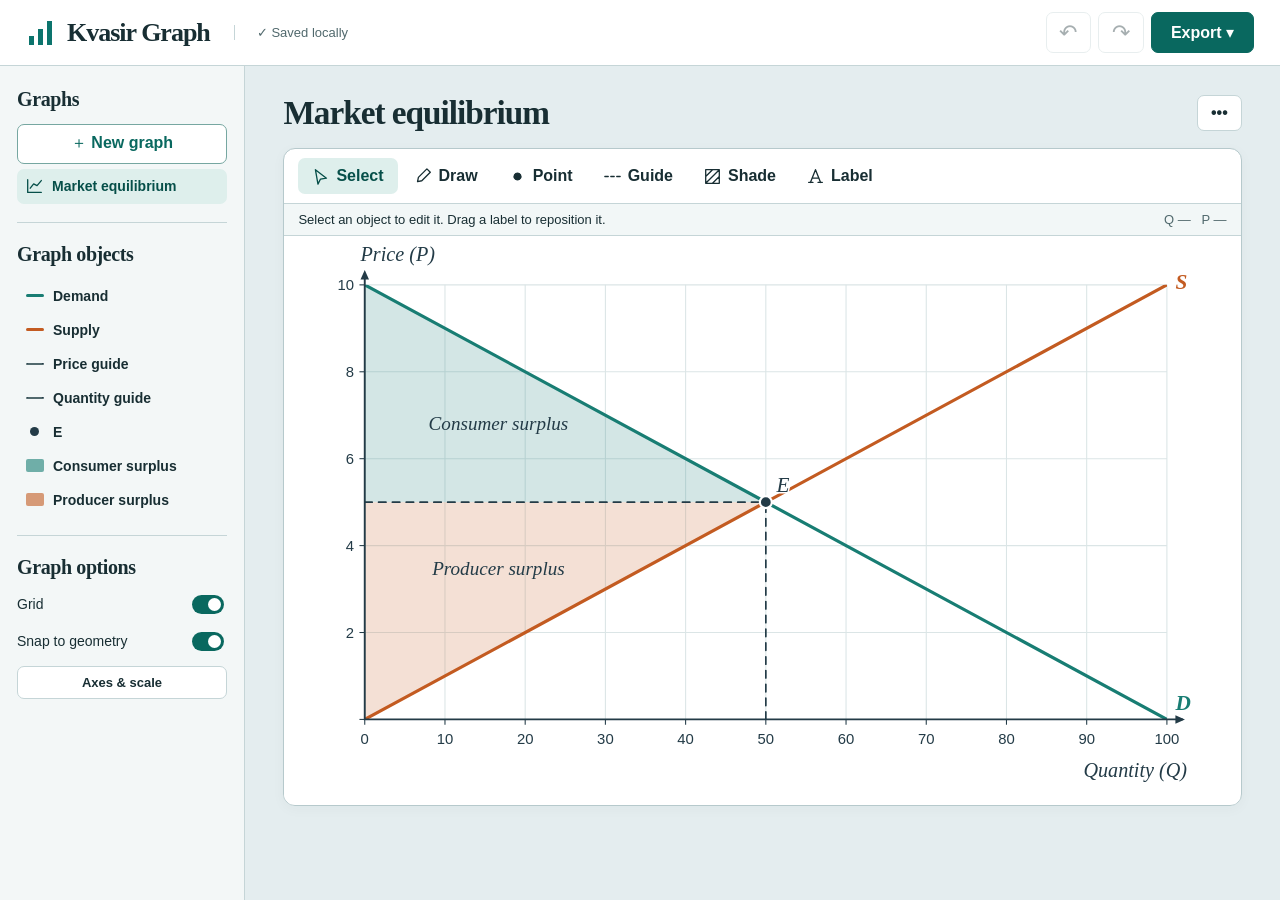
==== index.html @ bc20f076 "Protect saved work and smooth everyday editing - Validate every workspace field the editor reads, an" ====
<!doctype html>
<html lang="en"><head><meta charset="utf-8"><meta name="viewport" content="width=device-width,initial-scale=1"><title>Kvasir Graph · Economics graph editor</title><link rel="stylesheet" href="style.css"></head>
<body>
<header><div class="brand"><svg width="32" height="32" viewBox="0 0 32 32" aria-hidden="true"><path fill="#0c746d" d="M3 28V19h5v9zm9 0V12h5v16zm9 0V4h5v24z"/></svg>Kvasir Graph</div><span id="saved">Local workspace</span><div class="head-actions"><button id="undo" title="Undo (Ctrl+Z)" aria-label="Undo">↶</button><button id="redo" title="Redo (Ctrl+Shift+Z)" aria-label="Redo">↷</button><button id="export" class="primary" aria-haspopup="menu" aria-expanded="false">Export ▾</button></div></header>
<div class="layout"><aside>
<section><h2>Graphs</h2><button id="new" class="wide outline">＋ New graph</button><div id="graphs"></div></section>
<section><h2>Graph objects</h2><div id="objects"></div><div id="inspector"></div></section>
<section><h2>Graph options</h2><label class="switch">Grid<input id="grid" type="checkbox"></label><label class="switch">Snap to geometry<input id="snap" type="checkbox"></label><button id="settings" class="wide subtle">Axes &amp; scale</button></section>
</aside>
<main><div class="heading"><h1 id="title"></h1><button id="graph-menu" title="Graph actions" aria-label="Graph actions" aria-haspopup="menu" aria-expanded="false">•••</button></div>
<div class="sheet"><div id="toolbar" role="toolbar" aria-label="Drawing tools"></div><div id="options"></div>
<div class="status"><span id="hint" role="status"></span><span id="coords">Q — &nbsp; P —</span></div>
<svg id="plot" viewBox="0 0 900 535" aria-label="Editable price and quantity diagram" tabindex="0" xmlns="http://www.w3.org/2000/svg"></svg></div>
</main></div>
<div id="object-menu" role="menu" aria-label="Object actions" popover="auto"></div>
<dialog id="dialog"><form id="form"><div class="dialog-title"><h2 id="dialog-title"></h2><button type="button" id="close" aria-label="Close">×</button></div><div id="fields"></div><div id="form-actions"></div></form></dialog>
<input type="file" id="import" accept=".json" hidden><script src="geometry.js"></script><script src="model.js"></script><script src="equations.js"></script><script src="app.js"></script></body></html>
---- style.css ----
:root{color-scheme:light;--ink:#182e33;--muted:#51696d;--teal:#09685f;--line:#c5d5d7;--soft:#deefec;--serif:Georgia,'Times New Roman',serif;font:16px 'Segoe UI',Arial,sans-serif;color:var(--ink);background:#e4edef}*{box-sizing:border-box}body{margin:0}button,input,select{font:inherit}button,select{cursor:pointer}button{color:inherit;border:1px solid var(--line);background:#fff;border-radius:7px;padding:.52rem .8rem;font-weight:550}button:hover{background:#eaf3f2}button:disabled{opacity:.38;cursor:default}button:focus-visible,input:focus-visible,select:focus-visible{outline:3px solid #248caa;outline-offset:2px}.primary{background:var(--teal);border-color:var(--teal);color:white}.primary:hover{background:#095b54}header{height:66px;display:flex;align-items:center;gap:24px;padding:0 26px;background:#fff;border-bottom:1px solid var(--line)}.brand{display:flex;align-items:center;gap:9px;font:700 26px var(--serif);letter-spacing:-1px}.head-actions{margin-left:auto;display:flex;gap:7px}.head-actions button:not(.primary){font-size:22px;line-height:1}.head-actions .primary{padding-inline:19px}#saved{border-left:1px solid var(--line);padding-left:22px;font-size:13px;color:var(--muted)}.layout{display:grid;grid-template-columns:245px minmax(0,1fr);min-height:calc(100vh - 66px)}aside{background:#f3f7f7;padding:22px 17px;border-right:1px solid var(--line)}section{padding-bottom:18px}section+section{border-top:1px solid var(--line);padding-top:20px}h2{font:600 20px var(--serif);letter-spacing:-.4px;margin:0 0 13px}button.wide{width:100%}.outline{color:var(--teal);border-color:#76a7a1}.subtle{font-size:13px}.graph,.object{width:100%;display:flex;align-items:center;gap:9px;text-align:left;background:transparent;border-color:transparent;font-size:14px;padding:8px;overflow-wrap:anywhere}.graph{margin-top:5px}.graph.active,.object.active,#toolbar .active,#options button.active{background:var(--soft);color:#064f49}.graph svg{width:17px;flex:none}.object .sample{width:18px;flex:none;height:3px;border-radius:2px}.object .sample.point{width:9px;height:9px;border-radius:50%;margin-inline:4px 5px}.object .sample.region{height:13px;opacity:.6}.object .sample.guide{height:0;border-top:2px dashed var(--muted)}.switch{display:flex;align-items:center;justify-content:space-between;font-size:14px;margin-bottom:12px}.switch input{appearance:none;width:32px;height:19px;border-radius:20px;background:#abbcbe;position:relative;cursor:pointer}.switch input:checked{background:var(--teal)}.switch input:after{content:'';position:absolute;top:3px;left:3px;background:#fff;width:13px;height:13px;border-radius:50%}.switch input:checked:after{left:16px}main{padding:28px clamp(16px,3vw,54px);min-width:0}.heading{display:flex;align-items:center;gap:18px;justify-content:space-between;margin-bottom:16px}h1{font:600 clamp(26px,2.6vw,40px)/1.15 var(--serif);letter-spacing:-1px;margin:0;overflow-wrap:anywhere}.sheet{background:white;border:1px solid #b6c9cc;border-radius:12px;overflow:hidden;box-shadow:0 3px 14px #223e4209}#toolbar,#options{display:flex;align-items:center;flex-wrap:wrap;gap:3px;padding:9px 14px;border-bottom:1px solid var(--line)}#toolbar button{display:flex;align-items:center;gap:7px;border:0;background:transparent;padding:9px 14px}#toolbar button:hover{background:#edf5f4}#toolbar svg{width:17px;height:17px}#options:empty{display:none}#options{background:#f8fbfa;gap:8px}#options button,#options select{font-size:13px;padding:5px 9px}#plot{display:block;touch-action:none;width:100%;max-height:calc(100vh - 255px);min-height:300px;user-select:none}#plot text{user-select:none}.status{display:flex;justify-content:space-between;gap:12px;border-bottom:1px solid var(--line);background:#f2f7f7;padding:8px 14px;font-size:13px;color:var(--muted)}#hint{color:var(--ink)}#coords{white-space:nowrap;font-variant-numeric:tabular-nums}dialog{border:1px solid var(--line);border-radius:12px;padding:22px;width:min(440px,95vw);box-shadow:0 15px 75px #113e4433;color:var(--ink)}dialog::backdrop{background:#17323862}.dialog-title{display:flex;align-items:center;justify-content:space-between;margin-bottom:14px}.dialog-title h2{margin:0;font-size:25px}.dialog-title button{padding:0 8px;font-size:21px}#fields label{display:grid;gap:4px;margin:10px 0;color:var(--muted);font-size:14px}input:not([type=checkbox]),select{width:100%;padding:8px;border:1px solid var(--line);border-radius:5px;color:var(--ink);background:#fff}#options select{width:auto}#form-actions{display:flex;flex-wrap:wrap;gap:8px;margin-top:17px}#inspector:not(:empty){border-top:1px dashed var(--line);margin-top:10px;padding-top:12px}#inspector{display:flex;gap:5px;flex-wrap:wrap}#inspector button{font-size:12px;padding:5px 8px}.empty{font-size:13px;color:var(--muted)}.pair{display:grid;grid-template-columns:1fr 1fr;gap:10px}#fields p{font-size:14px;color:var(--muted)}
@media(max-width:850px){.layout{grid-template-columns:195px minmax(0,1fr)}main{padding:20px 12px}#toolbar button{padding:7px;font-size:14px}aside{padding:18px 10px}#plot{min-height:220px}.status{flex-wrap:wrap}}
@media(max-width:630px){header{padding:0 12px;gap:8px;height:56px}.brand{font-size:22px}.brand svg{width:24px}#saved{display:none}.layout{display:flex;flex-direction:column}main{order:-1}.heading{margin-bottom:12px}aside{border:0;border-top:1px solid var(--line);display:grid;grid-template-columns:1fr 1fr;gap:15px}aside section+section{border:0;padding-top:0}#toolbar{padding:5px;gap:0}#toolbar button{flex:1;flex-direction:column;gap:3px;font-size:12px}#plot{min-height:0;max-height:none}.head-actions{gap:3px}.head-actions .primary{padding-inline:9px}}
@media print{@page{size:landscape;margin:1cm}header,aside,#toolbar,#options,.status,#graph-menu,dialog{display:none!important}.layout{display:block}main{padding:0}.sheet{border:0;box-shadow:none}body{background:#fff}#plot{max-height:77vh}.editor-only{display:none}h1{font-size:26px}}
.pair[hidden]{display:none}.range-preview:not(:empty){display:block;padding:9px 12px;border-radius:6px;background:var(--soft);font-size:14px}
#fields label:has(> input[type=checkbox]){display:flex;align-items:center;gap:8px;min-height:28px;cursor:pointer}
#fields label > input[type=checkbox]{order:-1;flex:none;width:16px;height:16px;margin:0;accent-color:var(--teal)}
.label-field{display:grid;grid-template-columns:minmax(0,1fr) 65px auto;align-items:end;gap:8px}
.subscript-button{margin-bottom:10px;font-size:14px;color:var(--teal);white-space:nowrap}
#object-menu{position:fixed;inset:auto;margin:0;padding:4px;min-width:160px;max-height:calc(100vh - 12px);overflow:auto;border:1px solid var(--line);border-radius:8px;background:white;box-shadow:0 5px 20px #21393627;color:var(--ink)}
#object-menu button{display:block;width:100%;border:0;text-align:left;background:transparent}
#object-menu button:hover,#object-menu button:focus-visible{background:var(--soft);outline-offset:-2px}
.label-preview:not([hidden]){display:block;color:var(--ink);background:#f2f7f7;padding:6px 10px;border-radius:5px;font:italic 19px var(--serif);overflow-wrap:anywhere}
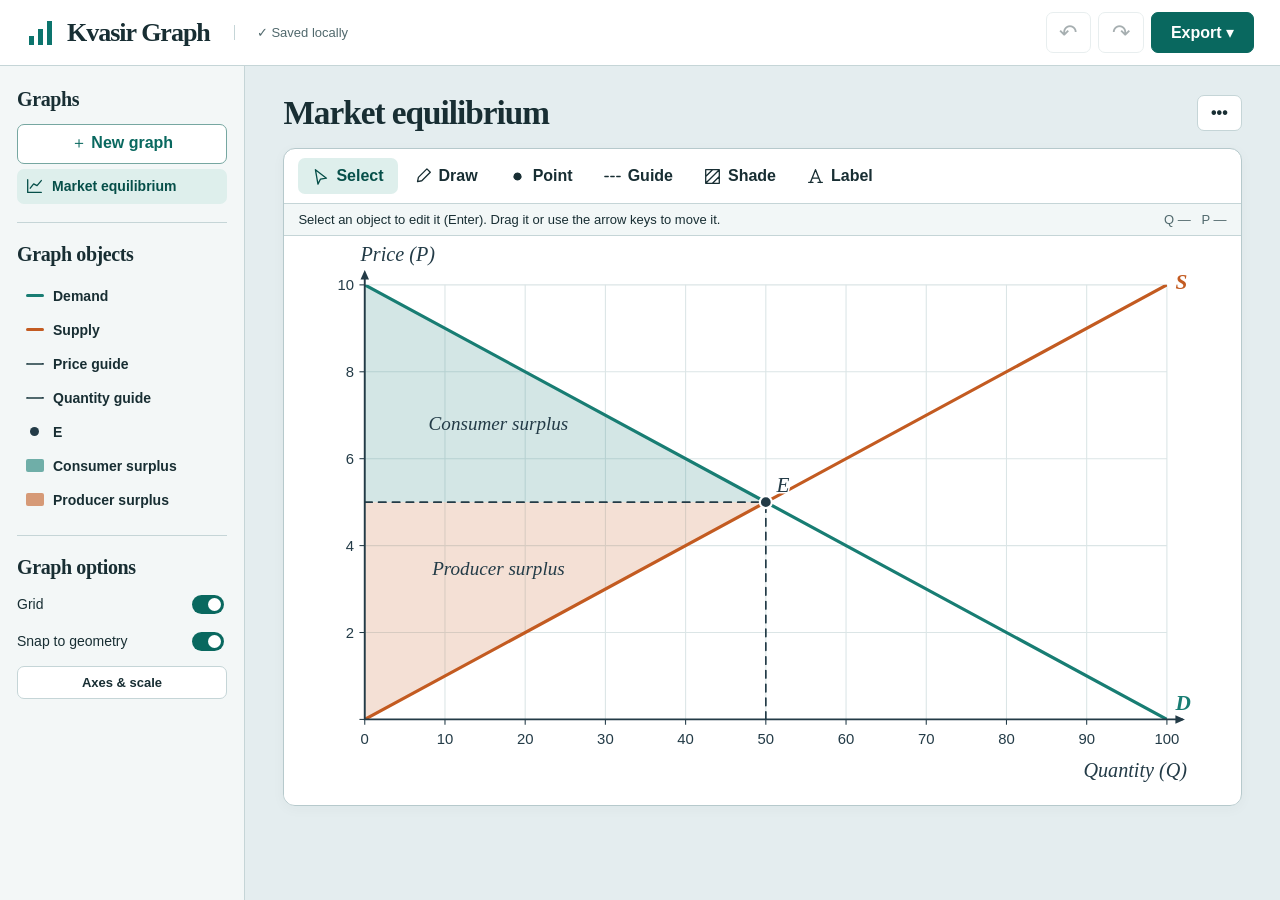
==== commit bfa6d48d: "Split app.js into focused files Move app.js, unchanged line for line, into eight plain scripts under" ====
--- a/index.html
+++ b/index.html
@@ -14,4 +14,4 @@
 </main></div>
 <div id="object-menu" role="menu" aria-label="Object actions" popover="auto"></div>
 <dialog id="dialog"><form id="form"><div class="dialog-title"><h2 id="dialog-title"></h2><button type="button" id="close" aria-label="Close">×</button></div><div id="fields"></div><div id="form-actions"></div></form></dialog>
-<input type="file" id="import" accept=".json" hidden><script src="geometry.js"></script><script src="model.js"></script><script src="equations.js"></script><script src="app.js"></script></body></html>
+<input type="file" id="import" accept=".json" hidden><script src="geometry.js"></script><script src="model.js"></script><script src="equations.js"></script><script src="app/ui.js"></script><script src="app/store.js"></script><script src="app/render.js"></script><script src="app/menus.js"></script><script src="app/pointer.js"></script><script src="app/dialogs.js"></script><script src="app/export.js"></script><script src="app/main.js"></script></body></html>
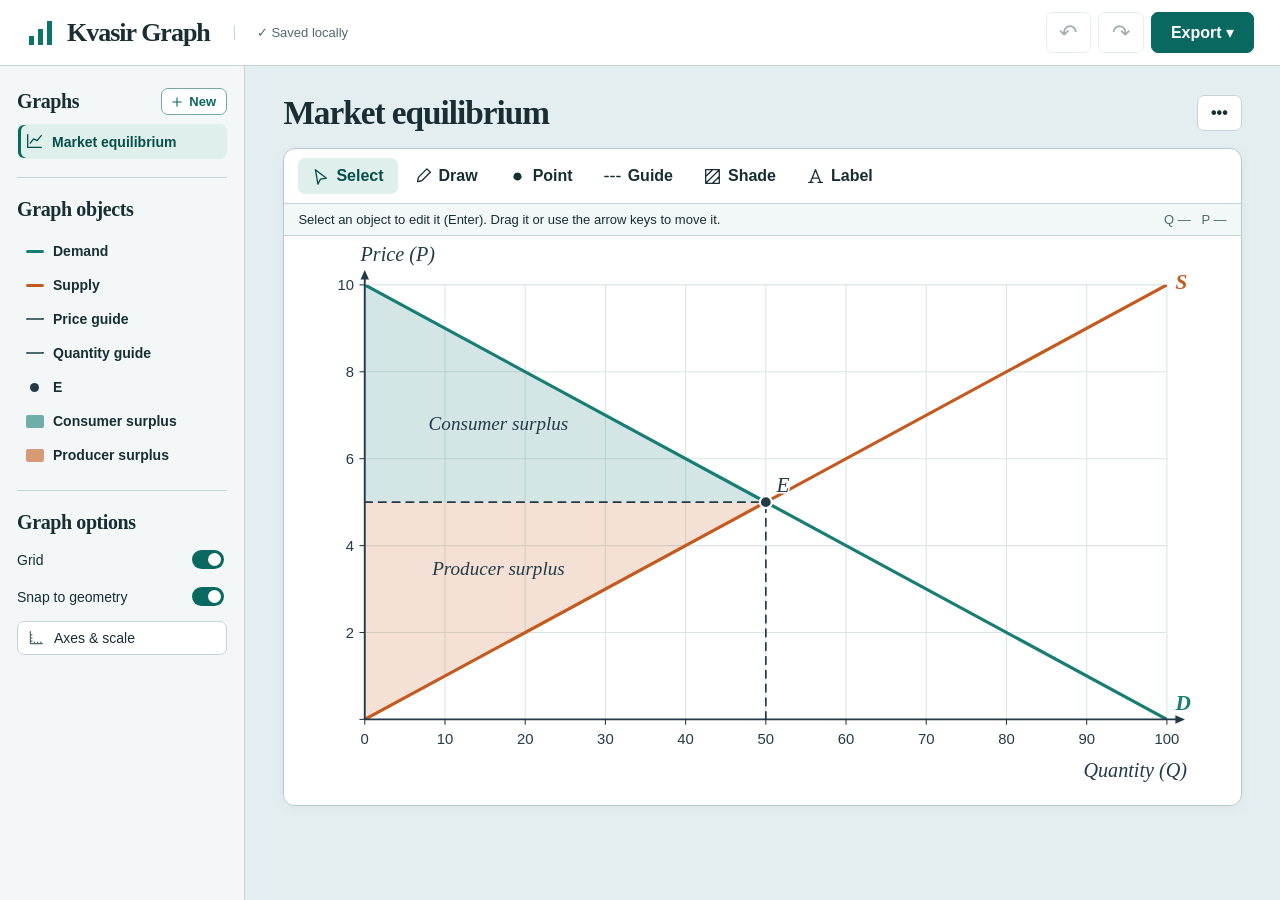
==== commit b3373ee1: "Tidy the sidebar buttons and give the selected object an action card - Selecting an object shows a c" ====
--- a/index.html
+++ b/index.html
@@ -3,9 +3,9 @@
 <body>
 <header><div class="brand"><svg width="32" height="32" viewBox="0 0 32 32" aria-hidden="true"><path fill="#0c746d" d="M3 28V19h5v9zm9 0V12h5v16zm9 0V4h5v24z"/></svg>Kvasir Graph</div><span id="saved">Local workspace</span><div class="head-actions"><button id="undo" title="Undo (Ctrl+Z)" aria-label="Undo">↶</button><button id="redo" title="Redo (Ctrl+Shift+Z)" aria-label="Redo">↷</button><button id="export" class="primary" aria-haspopup="menu" aria-expanded="false">Export ▾</button></div></header>
 <div class="layout"><aside>
-<section><h2>Graphs</h2><button id="new" class="wide outline">＋ New graph</button><div id="graphs"></div></section>
+<section><div class="section-head"><h2>Graphs</h2><button id="new" class="small outline" title="New graph" aria-label="New graph"></button></div><div id="graphs"></div></section>
 <section><h2>Graph objects</h2><div id="objects"></div><div id="inspector"></div></section>
-<section><h2>Graph options</h2><label class="switch">Grid<input id="grid" type="checkbox"></label><label class="switch">Snap to geometry<input id="snap" type="checkbox"></label><button id="settings" class="wide subtle">Axes &amp; scale</button></section>
+<section><h2>Graph options</h2><label class="switch">Grid<input id="grid" type="checkbox"></label><label class="switch">Snap to geometry<input id="snap" type="checkbox"></label><button id="settings" class="action">Axes &amp; scale</button></section>
 </aside>
 <main><div class="heading"><h1 id="title"></h1><button id="graph-menu" title="Graph actions" aria-label="Graph actions" aria-haspopup="menu" aria-expanded="false">•••</button></div>
 <div class="sheet"><div id="toolbar" role="toolbar" aria-label="Drawing tools"></div><div id="options"></div>
--- a/style.css
+++ b/style.css
@@ -1,4 +1,4 @@
-:root{color-scheme:light;--ink:#182e33;--muted:#51696d;--teal:#09685f;--line:#c5d5d7;--soft:#deefec;--serif:Georgia,'Times New Roman',serif;font:16px 'Segoe UI',Arial,sans-serif;color:var(--ink);background:#e4edef}*{box-sizing:border-box}body{margin:0}button,input,select{font:inherit}button,select{cursor:pointer}button{color:inherit;border:1px solid var(--line);background:#fff;border-radius:7px;padding:.52rem .8rem;font-weight:550}button:hover{background:#eaf3f2}button:disabled{opacity:.38;cursor:default}button:focus-visible,input:focus-visible,select:focus-visible{outline:3px solid #248caa;outline-offset:2px}.primary{background:var(--teal);border-color:var(--teal);color:white}.primary:hover{background:#095b54}header{height:66px;display:flex;align-items:center;gap:24px;padding:0 26px;background:#fff;border-bottom:1px solid var(--line)}.brand{display:flex;align-items:center;gap:9px;font:700 26px var(--serif);letter-spacing:-1px}.head-actions{margin-left:auto;display:flex;gap:7px}.head-actions button:not(.primary){font-size:22px;line-height:1}.head-actions .primary{padding-inline:19px}#saved{border-left:1px solid var(--line);padding-left:22px;font-size:13px;color:var(--muted)}.layout{display:grid;grid-template-columns:245px minmax(0,1fr);min-height:calc(100vh - 66px)}aside{background:#f3f7f7;padding:22px 17px;border-right:1px solid var(--line)}section{padding-bottom:18px}section+section{border-top:1px solid var(--line);padding-top:20px}h2{font:600 20px var(--serif);letter-spacing:-.4px;margin:0 0 13px}button.wide{width:100%}.outline{color:var(--teal);border-color:#76a7a1}.subtle{font-size:13px}.graph,.object{width:100%;display:flex;align-items:center;gap:9px;text-align:left;background:transparent;border-color:transparent;font-size:14px;padding:8px;overflow-wrap:anywhere}.graph{margin-top:5px}.graph.active,.object.active,#toolbar .active,#options button.active{background:var(--soft);color:#064f49}.graph svg{width:17px;flex:none}.object .sample{width:18px;flex:none;height:3px;border-radius:2px}.object .sample.point{width:9px;height:9px;border-radius:50%;margin-inline:4px 5px}.object .sample.region{height:13px;opacity:.6}.object .sample.guide{height:0;border-top:2px dashed var(--muted)}.switch{display:flex;align-items:center;justify-content:space-between;font-size:14px;margin-bottom:12px}.switch input{appearance:none;width:32px;height:19px;border-radius:20px;background:#abbcbe;position:relative;cursor:pointer}.switch input:checked{background:var(--teal)}.switch input:after{content:'';position:absolute;top:3px;left:3px;background:#fff;width:13px;height:13px;border-radius:50%}.switch input:checked:after{left:16px}main{padding:28px clamp(16px,3vw,54px);min-width:0}.heading{display:flex;align-items:center;gap:18px;justify-content:space-between;margin-bottom:16px}h1{font:600 clamp(26px,2.6vw,40px)/1.15 var(--serif);letter-spacing:-1px;margin:0;overflow-wrap:anywhere}.sheet{background:white;border:1px solid #b6c9cc;border-radius:12px;overflow:hidden;box-shadow:0 3px 14px #223e4209}#toolbar,#options{display:flex;align-items:center;flex-wrap:wrap;gap:3px;padding:9px 14px;border-bottom:1px solid var(--line)}#toolbar button{display:flex;align-items:center;gap:7px;border:0;background:transparent;padding:9px 14px}#toolbar button:hover{background:#edf5f4}#toolbar svg{width:17px;height:17px}#options:empty{display:none}#options{background:#f8fbfa;gap:8px}#options button,#options select{font-size:13px;padding:5px 9px}#plot{display:block;touch-action:none;width:100%;max-height:calc(100vh - 255px);min-height:300px;user-select:none}#plot text{user-select:none}.status{display:flex;justify-content:space-between;gap:12px;border-bottom:1px solid var(--line);background:#f2f7f7;padding:8px 14px;font-size:13px;color:var(--muted)}#hint{color:var(--ink)}#coords{white-space:nowrap;font-variant-numeric:tabular-nums}dialog{border:1px solid var(--line);border-radius:12px;padding:22px;width:min(440px,95vw);box-shadow:0 15px 75px #113e4433;color:var(--ink)}dialog::backdrop{background:#17323862}.dialog-title{display:flex;align-items:center;justify-content:space-between;margin-bottom:14px}.dialog-title h2{margin:0;font-size:25px}.dialog-title button{padding:0 8px;font-size:21px}#fields label{display:grid;gap:4px;margin:10px 0;color:var(--muted);font-size:14px}input:not([type=checkbox]),select{width:100%;padding:8px;border:1px solid var(--line);border-radius:5px;color:var(--ink);background:#fff}#options select{width:auto}#form-actions{display:flex;flex-wrap:wrap;gap:8px;margin-top:17px}#inspector:not(:empty){border-top:1px dashed var(--line);margin-top:10px;padding-top:12px}#inspector{display:flex;gap:5px;flex-wrap:wrap}#inspector button{font-size:12px;padding:5px 8px}.empty{font-size:13px;color:var(--muted)}.pair{display:grid;grid-template-columns:1fr 1fr;gap:10px}#fields p{font-size:14px;color:var(--muted)}
+:root{color-scheme:light;--ink:#182e33;--muted:#51696d;--teal:#09685f;--line:#c5d5d7;--soft:#deefec;--serif:Georgia,'Times New Roman',serif;font:16px 'Segoe UI',Arial,sans-serif;color:var(--ink);background:#e4edef}*{box-sizing:border-box}body{margin:0}button,input,select{font:inherit}button,select{cursor:pointer}button{color:inherit;border:1px solid var(--line);background:#fff;border-radius:7px;padding:.52rem .8rem;font-weight:550}button:hover{background:#eaf3f2}button:disabled{opacity:.38;cursor:default}button:focus-visible,input:focus-visible,select:focus-visible{outline:3px solid #248caa;outline-offset:2px}.primary{background:var(--teal);border-color:var(--teal);color:white}.primary:hover{background:#095b54}header{height:66px;display:flex;align-items:center;gap:24px;padding:0 26px;background:#fff;border-bottom:1px solid var(--line)}.brand{display:flex;align-items:center;gap:9px;font:700 26px var(--serif);letter-spacing:-1px}.head-actions{margin-left:auto;display:flex;gap:7px}.head-actions button:not(.primary){font-size:22px;line-height:1}.head-actions .primary{padding-inline:19px}#saved{border-left:1px solid var(--line);padding-left:22px;font-size:13px;color:var(--muted)}.layout{display:grid;grid-template-columns:245px minmax(0,1fr);min-height:calc(100vh - 66px)}aside{background:#f3f7f7;padding:22px 17px;border-right:1px solid var(--line)}section{padding-bottom:18px}section+section{border-top:1px solid var(--line);padding-top:20px}h2{font:600 20px var(--serif);letter-spacing:-.4px;margin:0 0 13px}button.wide{width:100%}.outline{color:var(--teal);border-color:#76a7a1}.subtle{font-size:13px}.graph,.object{width:100%;display:flex;align-items:center;gap:9px;text-align:left;background:transparent;border-color:transparent;font-size:14px;padding:8px;overflow-wrap:anywhere}.graph{margin-top:2px}.graph:hover,.object:hover{background:#e6f0ef}.graph.active,.object.active,#toolbar .active,#options button.active{background:var(--soft);color:#064f49}.graph svg{width:17px;flex:none}:is(.object,.inspector-head) .sample{width:18px;flex:none;height:3px;border-radius:2px}:is(.object,.inspector-head) .sample.point{width:9px;height:9px;border-radius:50%;margin-inline:4px 5px}:is(.object,.inspector-head) .sample.region{height:13px;opacity:.6}:is(.object,.inspector-head) .sample.guide{height:0;border-top:2px dashed var(--muted)}.switch{display:flex;align-items:center;justify-content:space-between;font-size:14px;margin-bottom:12px}.switch input{appearance:none;width:32px;height:19px;border-radius:20px;background:#abbcbe;position:relative;cursor:pointer}.switch input:checked{background:var(--teal)}.switch input:after{content:'';position:absolute;top:3px;left:3px;background:#fff;width:13px;height:13px;border-radius:50%}.switch input:checked:after{left:16px}main{padding:28px clamp(16px,3vw,54px);min-width:0}.heading{display:flex;align-items:center;gap:18px;justify-content:space-between;margin-bottom:16px}h1{font:600 clamp(26px,2.6vw,40px)/1.15 var(--serif);letter-spacing:-1px;margin:0;overflow-wrap:anywhere}.sheet{background:white;border:1px solid #b6c9cc;border-radius:12px;overflow:hidden;box-shadow:0 3px 14px #223e4209}#toolbar,#options{display:flex;align-items:center;flex-wrap:wrap;gap:3px;padding:9px 14px;border-bottom:1px solid var(--line)}#toolbar button{display:flex;align-items:center;gap:7px;border:0;background:transparent;padding:9px 14px}#toolbar button:hover{background:#edf5f4}#toolbar svg{width:17px;height:17px}#options:empty{display:none}#options{background:#f8fbfa;gap:8px}#options button,#options select{font-size:13px;padding:5px 9px}#plot{display:block;touch-action:none;width:100%;max-height:calc(100vh - 255px);min-height:300px;user-select:none}#plot text{user-select:none}.status{display:flex;justify-content:space-between;gap:12px;border-bottom:1px solid var(--line);background:#f2f7f7;padding:8px 14px;font-size:13px;color:var(--muted)}#hint{color:var(--ink)}#coords{white-space:nowrap;font-variant-numeric:tabular-nums}dialog{border:1px solid var(--line);border-radius:12px;padding:22px;width:min(440px,95vw);box-shadow:0 15px 75px #113e4433;color:var(--ink)}dialog::backdrop{background:#17323862}.dialog-title{display:flex;align-items:center;justify-content:space-between;margin-bottom:14px}.dialog-title h2{margin:0;font-size:25px}.dialog-title button{padding:0 8px;font-size:21px}#fields label{display:grid;gap:4px;margin:10px 0;color:var(--muted);font-size:14px}input:not([type=checkbox]),select{width:100%;padding:8px;border:1px solid var(--line);border-radius:5px;color:var(--ink);background:#fff}#options select{width:auto}#form-actions{display:flex;flex-wrap:wrap;gap:8px;margin-top:17px}.empty{font-size:13px;color:var(--muted)}.pair{display:grid;grid-template-columns:1fr 1fr;gap:10px}#fields p{font-size:14px;color:var(--muted)}
 @media(max-width:850px){.layout{grid-template-columns:195px minmax(0,1fr)}main{padding:20px 12px}#toolbar button{padding:7px;font-size:14px}aside{padding:18px 10px}#plot{min-height:220px}.status{flex-wrap:wrap}}
 @media(max-width:630px){header{padding:0 12px;gap:8px;height:56px}.brand{font-size:22px}.brand svg{width:24px}#saved{display:none}.layout{display:flex;flex-direction:column}main{order:-1}.heading{margin-bottom:12px}aside{border:0;border-top:1px solid var(--line);display:grid;grid-template-columns:1fr 1fr;gap:15px}aside section+section{border:0;padding-top:0}#toolbar{padding:5px;gap:0}#toolbar button{flex:1;flex-direction:column;gap:3px;font-size:12px}#plot{min-height:0;max-height:none}.head-actions{gap:3px}.head-actions .primary{padding-inline:9px}}
 @media print{@page{size:landscape;margin:1cm}header,aside,#toolbar,#options,.status,#graph-menu,dialog{display:none!important}.layout{display:block}main{padding:0}.sheet{border:0;box-shadow:none}body{background:#fff}#plot{max-height:77vh}.editor-only{display:none}h1{font-size:26px}}
@@ -11,3 +11,17 @@
 #object-menu button{display:block;width:100%;border:0;text-align:left;background:transparent}
 #object-menu button:hover,#object-menu button:focus-visible{background:var(--soft);outline-offset:-2px}
 .label-preview:not([hidden]){display:block;color:var(--ink);background:#f2f7f7;padding:6px 10px;border-radius:5px;font:italic 19px var(--serif);overflow-wrap:anywhere}
+
+/* Sidebar: section headers with a compact action, and full-width action rows. */
+.section-head{display:flex;align-items:center;justify-content:space-between;gap:8px;margin-bottom:9px}.section-head h2{margin:0}
+button.small{display:flex;align-items:center;gap:5px;font-size:13px;padding:5px 10px 5px 8px}button.small svg{width:14px;height:14px}
+.graph.active,.object.active{box-shadow:inset 3px 0 var(--teal)}
+button.action{width:100%;display:flex;align-items:center;gap:10px;text-align:left;font-size:14px;font-weight:500;padding:8px 10px}
+button.action svg{width:16px;height:16px;flex:none;color:var(--muted)}
+button.action kbd{margin-left:auto;font:12px 'Segoe UI',Arial,sans-serif;color:var(--muted);border:1px solid var(--line);border-bottom-width:2px;border-radius:4px;padding:0 5px;background:#fff}
+#inspector:not(:empty){margin-top:12px;border:1px solid var(--line);border-radius:9px;background:#fff;padding:6px;display:grid;gap:1px;box-shadow:0 1px 4px #223e420d}
+.inspector-head{display:flex;align-items:center;gap:9px;padding:6px 8px 9px;margin-bottom:4px;border-bottom:1px solid var(--line);font-size:14px;font-weight:650;overflow-wrap:anywhere}
+#inspector button.action{border-color:transparent;background:transparent}#inspector button.action:hover{background:#edf5f4}
+#inspector button.danger{color:#a3322a;margin-top:4px;border-top:1px solid var(--line);border-radius:0 0 6px 6px}#inspector button.danger svg{color:#a3322a}#inspector button.danger:hover{background:#fbeceb}
+#settings{margin-top:4px}
+@media(max-width:630px){aside{grid-template-columns:1fr}aside section+section{border-top:1px solid var(--line);padding-top:16px}}
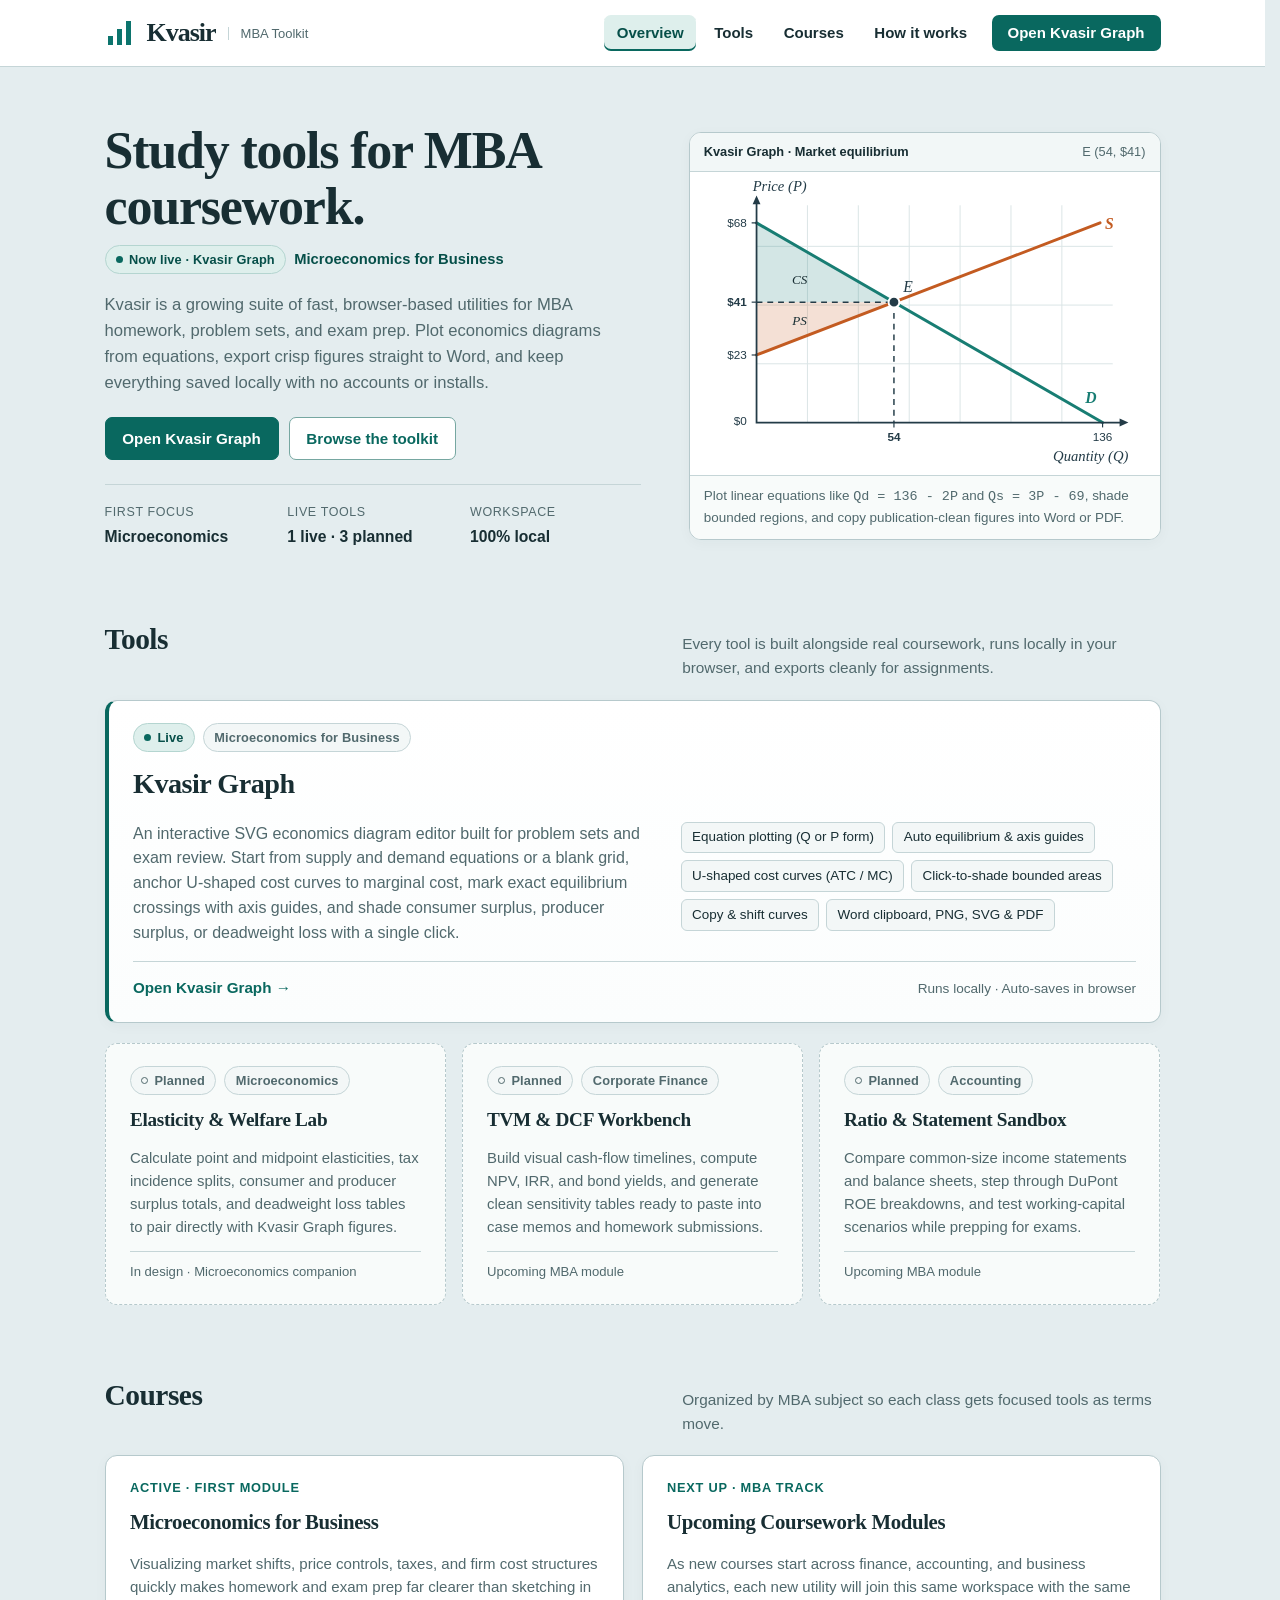
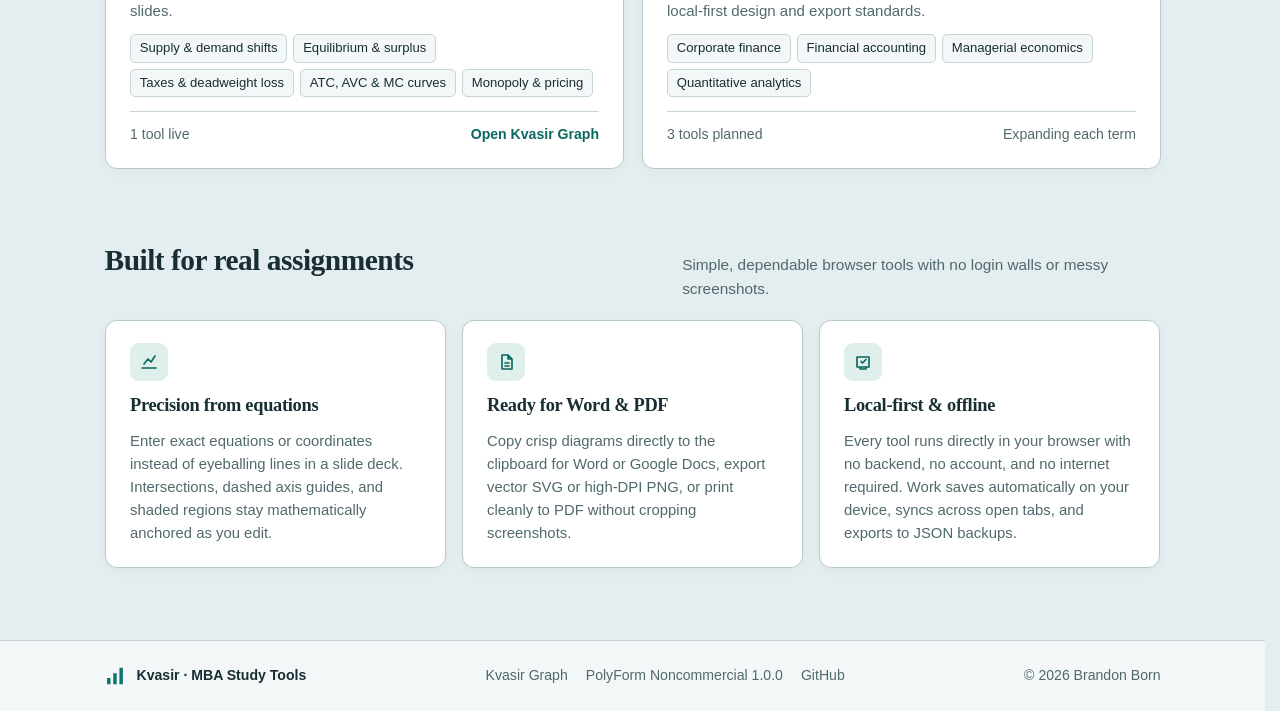
==== commit 20048b1f: "Add Kvasir landing page and move graph editor to graph.html" ====
--- a/index.html
+++ b/index.html
@@ -1,17 +1,354 @@
 <!doctype html>
-<html lang="en"><head><meta charset="utf-8"><meta name="viewport" content="width=device-width,initial-scale=1"><title>Kvasir Graph · Economics graph editor</title><link rel="stylesheet" href="style.css"></head>
+<html lang="en">
+<head>
+  <meta charset="utf-8">
+  <meta name="viewport" content="width=device-width, initial-scale=1.0">
+  <title>Kvasir · MBA Study Tools</title>
+  <meta name="description" content="A local-first suite of MBA homework and exam-prep tools, starting with Kvasir Graph for Microeconomics for Business.">
+  <link rel="stylesheet" href="home.css">
+</head>
 <body>
-<header><div class="brand"><svg width="32" height="32" viewBox="0 0 32 32" aria-hidden="true"><path fill="#0c746d" d="M3 28V19h5v9zm9 0V12h5v16zm9 0V4h5v24z"/></svg>Kvasir Graph</div><span id="saved">Local workspace</span><div class="head-actions"><button id="undo" title="Undo (Ctrl+Z)" aria-label="Undo">↶</button><button id="redo" title="Redo (Ctrl+Shift+Z)" aria-label="Redo">↷</button><button id="export" class="primary" aria-haspopup="menu" aria-expanded="false">Export ▾</button></div></header>
-<div class="layout"><aside>
-<section><div class="section-head"><h2>Graphs</h2><button id="new" class="small outline" title="New graph" aria-label="New graph"></button></div><div id="graphs"></div></section>
-<section><h2>Graph objects</h2><div id="objects"></div><div id="inspector"></div></section>
-<section><h2>Graph options</h2><label class="switch">Grid<input id="grid" type="checkbox"></label><label class="switch">Snap to geometry<input id="snap" type="checkbox"></label><button id="settings" class="action">Axes &amp; scale</button></section>
-</aside>
-<main><div class="heading"><h1 id="title"></h1><button id="graph-menu" title="Graph actions" aria-label="Graph actions" aria-haspopup="menu" aria-expanded="false">•••</button></div>
-<div class="sheet"><div id="toolbar" role="toolbar" aria-label="Drawing tools"></div><div id="options"></div>
-<div class="status"><span id="hint" role="status"></span><span id="coords">Q — &nbsp; P —</span></div>
-<svg id="plot" viewBox="0 0 900 535" aria-label="Editable price and quantity diagram" tabindex="0" xmlns="http://www.w3.org/2000/svg"></svg></div>
-</main></div>
-<div id="object-menu" role="menu" aria-label="Object actions" popover="auto"></div>
-<dialog id="dialog"><form id="form"><div class="dialog-title"><h2 id="dialog-title"></h2><button type="button" id="close" aria-label="Close">×</button></div><div id="fields"></div><div id="form-actions"></div></form></dialog>
-<input type="file" id="import" accept=".json" hidden><script src="geometry.js"></script><script src="model.js"></script><script src="equations.js"></script><script src="app/ui.js"></script><script src="app/store.js"></script><script src="app/render.js"></script><script src="app/menus.js"></script><script src="app/pointer.js"></script><script src="app/dialogs.js"></script><script src="app/export.js"></script><script src="app/main.js"></script></body></html>
+  <a href="#main-content" class="skip-link visually-hidden">Skip to main content</a>
+
+  <header class="site-header">
+    <div class="header-inner">
+      <a class="brand" href="index.html">
+        <svg width="32" height="32" viewBox="0 0 32 32" aria-hidden="true">
+          <path fill="#0c746d" d="M3 28V19h5v9zm9 0V12h5v16zm9 0V4h5v24z"/>
+        </svg>
+        <span>Kvasir</span>
+        <span class="brand-tag">MBA Toolkit</span>
+      </a>
+
+      <nav class="site-nav" aria-label="Primary">
+        <button
+          class="menu-button"
+          type="button"
+          popovertarget="site-menu"
+          popovertargetaction="toggle"
+          aria-controls="site-menu"
+        >
+          <svg viewBox="0 0 20 20" aria-hidden="true" fill="none" stroke="currentColor" stroke-width="1.75" stroke-linecap="round">
+            <path d="M3 5h14M3 10h14M3 15h14"/>
+          </svg>
+          <span>Menu</span>
+        </button>
+
+        <ul id="site-menu" class="site-menu" popover="auto">
+          <li><a href="index.html" aria-current="page">Overview</a></li>
+          <li><a href="#tools">Tools</a></li>
+          <li><a href="#courses">Courses</a></li>
+          <li><a href="#workflow">How it works</a></li>
+          <li><a class="nav-cta" href="graph.html">Open Kvasir Graph</a></li>
+        </ul>
+      </nav>
+    </div>
+  </header>
+
+  <main>
+    <section class="hero">
+      <div class="hero-copy">
+        <hgroup>
+          <h1 id="main-content" tabindex="-1">Study tools for MBA coursework.</h1>
+          <p class="hero-subtitle">
+            <span class="pill"><span class="status-dot" aria-hidden="true"></span>Now live · Kvasir Graph</span>
+            <span>Microeconomics for Business</span>
+          </p>
+        </hgroup>
+
+        <p class="hero-lead">
+          Kvasir is a growing suite of fast, browser-based utilities for MBA homework, problem sets, and exam prep. Plot economics diagrams from equations, export crisp figures straight to Word, and keep everything saved locally with no accounts or installs.
+        </p>
+
+        <div class="hero-actions">
+          <a class="btn primary" href="graph.html">Open Kvasir Graph</a>
+          <a class="btn outline" href="#tools">Browse the toolkit</a>
+        </div>
+
+        <dl class="hero-meta">
+          <div>
+            <dt>First focus</dt>
+            <dd>Microeconomics</dd>
+          </div>
+          <div>
+            <dt>Live tools</dt>
+            <dd>1 live · 3 planned</dd>
+          </div>
+          <div>
+            <dt>Workspace</dt>
+            <dd>100% local</dd>
+          </div>
+        </dl>
+      </div>
+
+      <figure class="preview-sheet">
+        <div class="preview-bar">
+          <strong>Kvasir Graph · Market equilibrium</strong>
+          <span class="preview-coords">E (54, $41)</span>
+        </div>
+        <svg class="preview-svg" viewBox="0 0 480 310" role="img" xmlns="http://www.w3.org/2000/svg">
+          <title>Sample supply and demand equilibrium graph for Qd = 136 - 2P and Qs = 3P - 69, showing Demand, Supply, Consumer Surplus, Producer Surplus, and equilibrium point E at Q = 54 and P = $41.</title>
+          <rect width="480" height="310" fill="#ffffff"/>
+          <!-- Gridlines -->
+          <g stroke="#dbe5e6" stroke-width="1">
+            <line x1="68" y1="76" x2="432" y2="76"/>
+            <line x1="68" y1="136" x2="432" y2="136"/>
+            <line x1="68" y1="196" x2="432" y2="196"/>
+            <line x1="120" y1="34" x2="120" y2="256"/>
+            <line x1="172" y1="34" x2="172" y2="256"/>
+            <line x1="224" y1="34" x2="224" y2="256"/>
+            <line x1="276" y1="34" x2="276" y2="256"/>
+            <line x1="328" y1="34" x2="328" y2="256"/>
+            <line x1="380" y1="34" x2="380" y2="256"/>
+          </g>
+          <!-- Shaded Surplus Regions (exact Kvasir Graph 0.19 fill opacity) -->
+          <polygon points="68,52 208.4,133 68,133" fill="#187d73" fill-opacity="0.19"/>
+          <polygon points="68,133 208.4,133 68,187" fill="#c35b21" fill-opacity="0.19"/>
+          <!-- Dashed Equilibrium Guides -->
+          <g stroke="#233b47" stroke-width="1.5" stroke-dasharray="6 5" fill="none">
+            <line x1="68" y1="133" x2="208.4" y2="133"/>
+            <line x1="208.4" y1="133" x2="208.4" y2="256"/>
+          </g>
+          <!-- Demand (Qd = 136 - 2P) & Supply (Qs = 3P - 69) -->
+          <line x1="68" y1="52" x2="421.6" y2="256" stroke="#187d73" stroke-width="3" stroke-linecap="round"/>
+          <line x1="68" y1="187" x2="419" y2="52" stroke="#c35b21" stroke-width="3" stroke-linecap="round"/>
+          <!-- Axes -->
+          <path d="M68 28V256H444" fill="none" stroke="#233b47" stroke-width="1.8"/>
+          <path d="m68 24-4 9h8z M448 256l-9-4v8z" fill="#233b47"/>
+          <!-- Ticks & Axis Values -->
+          <g stroke="#233b47" stroke-width="1.2">
+            <line x1="63" y1="52" x2="68" y2="52"/>
+            <line x1="63" y1="133" x2="68" y2="133"/>
+            <line x1="63" y1="187" x2="68" y2="187"/>
+            <line x1="208.4" y1="256" x2="208.4" y2="261"/>
+            <line x1="421.6" y1="256" x2="421.6" y2="261"/>
+          </g>
+          <g font-family="Segoe UI, Arial, sans-serif" font-size="12" fill="#233b47">
+            <text x="58" y="56" text-anchor="end">$68</text>
+            <text x="58" y="137" text-anchor="end" font-weight="600">$41</text>
+            <text x="58" y="191" text-anchor="end">$23</text>
+            <text x="58" y="259" text-anchor="end">$0</text>
+            <text x="208.4" y="275" text-anchor="middle" font-weight="600">54</text>
+            <text x="421.6" y="275" text-anchor="middle">136</text>
+          </g>
+          <!-- Equilibrium Point -->
+          <circle cx="208.4" cy="133" r="5.5" fill="#233b47" stroke="#ffffff" stroke-width="2"/>
+          <!-- Curve, Region & Axis Labels -->
+          <g font-family="Georgia, serif" font-style="italic">
+            <text x="64" y="19" font-size="15" fill="#233b47">Price (P)</text>
+            <text x="448" y="295" text-anchor="end" font-size="15" fill="#233b47">Quantity (Q)</text>
+            <text x="404" y="236" font-size="16" font-weight="600" fill="#187d73">D</text>
+            <text x="424" y="58" font-size="16" font-weight="600" fill="#c35b21">S</text>
+            <text x="218" y="123" font-size="16" fill="#233b47">E</text>
+            <text x="112" y="114" text-anchor="middle" font-size="13.5" fill="#182e33">CS</text>
+            <text x="112" y="156" text-anchor="middle" font-size="13.5" fill="#182e33">PS</text>
+          </g>
+        </svg>
+        <figcaption>
+          Plot linear equations like <code>Qd = 136 - 2P</code> and <code>Qs = 3P - 69</code>, shade bounded regions, and copy publication-clean figures into Word or PDF.
+        </figcaption>
+      </figure>
+    </section>
+
+    <section id="tools">
+      <div class="section-head">
+        <h2>Tools</h2>
+        <p>Every tool is built alongside real coursework, runs locally in your browser, and exports cleanly for assignments.</p>
+      </div>
+
+      <div class="tools-stack">
+        <article class="card tool-featured">
+          <header>
+            <div class="tool-badges">
+              <span class="pill"><span class="status-dot" aria-hidden="true"></span>Live</span>
+              <span class="pill pill-muted">Microeconomics for Business</span>
+            </div>
+            <h3><a class="card-link" href="graph.html">Kvasir Graph</a></h3>
+          </header>
+
+          <div class="tool-featured-body">
+            <p>
+              An interactive SVG economics diagram editor built for problem sets and exam review. Start from supply and demand equations or a blank grid, anchor U-shaped cost curves to marginal cost, mark exact equilibrium crossings with axis guides, and shade consumer surplus, producer surplus, or deadweight loss with a single click.
+            </p>
+            <ul class="feature-tags" role="list">
+              <li>Equation plotting (Q or P form)</li>
+              <li>Auto equilibrium &amp; axis guides</li>
+              <li>U-shaped cost curves (ATC / MC)</li>
+              <li>Click-to-shade bounded areas</li>
+              <li>Copy &amp; shift curves</li>
+              <li>Word clipboard, PNG, SVG &amp; PDF</li>
+            </ul>
+          </div>
+
+          <footer>
+            <span class="card-cta-label" aria-hidden="true">Open Kvasir Graph →</span>
+            <span id="graph-workspace-meta" class="workspace-meta">Runs locally · Auto-saves in browser</span>
+          </footer>
+        </article>
+
+        <div class="tools-grid">
+          <article class="card tool-planned">
+            <header>
+              <div class="tool-badges">
+                <span class="pill pill-muted"><span class="status-dot planned" aria-hidden="true"></span>Planned</span>
+                <span class="pill pill-muted">Microeconomics</span>
+              </div>
+              <h3>Elasticity &amp; Welfare Lab</h3>
+            </header>
+            <p>
+              Calculate point and midpoint elasticities, tax incidence splits, consumer and producer surplus totals, and deadweight loss tables to pair directly with Kvasir Graph figures.
+            </p>
+            <footer>In design · Microeconomics companion</footer>
+          </article>
+
+          <article class="card tool-planned">
+            <header>
+              <div class="tool-badges">
+                <span class="pill pill-muted"><span class="status-dot planned" aria-hidden="true"></span>Planned</span>
+                <span class="pill pill-muted">Corporate Finance</span>
+              </div>
+              <h3>TVM &amp; DCF Workbench</h3>
+            </header>
+            <p>
+              Build visual cash-flow timelines, compute NPV, IRR, and bond yields, and generate clean sensitivity tables ready to paste into case memos and homework submissions.
+            </p>
+            <footer>Upcoming MBA module</footer>
+          </article>
+
+          <article class="card tool-planned">
+            <header>
+              <div class="tool-badges">
+                <span class="pill pill-muted"><span class="status-dot planned" aria-hidden="true"></span>Planned</span>
+                <span class="pill pill-muted">Accounting</span>
+              </div>
+              <h3>Ratio &amp; Statement Sandbox</h3>
+            </header>
+            <p>
+              Compare common-size income statements and balance sheets, step through DuPont ROE breakdowns, and test working-capital scenarios while prepping for exams.
+            </p>
+            <footer>Upcoming MBA module</footer>
+          </article>
+        </div>
+      </div>
+    </section>
+
+    <section id="courses">
+      <div class="section-head">
+        <h2>Courses</h2>
+        <p>Organized by MBA subject so each class gets focused tools as terms move.</p>
+      </div>
+
+      <div class="course-grid">
+        <article class="card course-card">
+          <header>
+            <span class="course-code">Active · First module</span>
+            <h3>Microeconomics for Business</h3>
+          </header>
+          <div class="course-card-body">
+            <p>
+              Visualizing market shifts, price controls, taxes, and firm cost structures quickly makes homework and exam prep far clearer than sketching in slides.
+            </p>
+            <ul class="topic-list" role="list">
+              <li>Supply &amp; demand shifts</li>
+              <li>Equilibrium &amp; surplus</li>
+              <li>Taxes &amp; deadweight loss</li>
+              <li>ATC, AVC &amp; MC curves</li>
+              <li>Monopoly &amp; pricing</li>
+            </ul>
+          </div>
+          <footer>
+            <span>1 tool live</span>
+            <a class="text-link" href="graph.html">Open Kvasir Graph</a>
+          </footer>
+        </article>
+
+        <article class="card course-card">
+          <header>
+            <span class="course-code">Next up · MBA track</span>
+            <h3>Upcoming Coursework Modules</h3>
+          </header>
+          <div class="course-card-body">
+            <p>
+              As new courses start across finance, accounting, and business analytics, each new utility will join this same workspace with the same local-first design and export standards.
+            </p>
+            <ul class="topic-list" role="list">
+              <li>Corporate finance</li>
+              <li>Financial accounting</li>
+              <li>Managerial economics</li>
+              <li>Quantitative analytics</li>
+            </ul>
+          </div>
+          <footer>
+            <span>3 tools planned</span>
+            <span>Expanding each term</span>
+          </footer>
+        </article>
+      </div>
+    </section>
+
+    <section id="workflow">
+      <div class="section-head">
+        <h2>Built for real assignments</h2>
+        <p>Simple, dependable browser tools with no login walls or messy screenshots.</p>
+      </div>
+
+      <div class="principles-grid">
+        <article class="card principle-card">
+          <div class="principle-icon" aria-hidden="true">
+            <svg viewBox="0 0 20 20" fill="none" stroke="currentColor" stroke-width="1.65" stroke-linecap="round" stroke-linejoin="round">
+              <path d="M3 16h14M5 12l4-5 3 3 4-6"/>
+            </svg>
+          </div>
+          <h3>Precision from equations</h3>
+          <p>
+            Enter exact equations or coordinates instead of eyeballing lines in a slide deck. Intersections, dashed axis guides, and shaded regions stay mathematically anchored as you edit.
+          </p>
+        </article>
+
+        <article class="card principle-card">
+          <div class="principle-icon" aria-hidden="true">
+            <svg viewBox="0 0 20 20" fill="none" stroke="currentColor" stroke-width="1.65" stroke-linecap="round" stroke-linejoin="round">
+              <path d="M6 3h6l4 4v10H6zM12 3v4h4M9 11h4M9 14h4"/>
+            </svg>
+          </div>
+          <h3>Ready for Word &amp; PDF</h3>
+          <p>
+            Copy crisp diagrams directly to the clipboard for Word or Google Docs, export vector SVG or high-DPI PNG, or print cleanly to PDF without cropping screenshots.
+          </p>
+        </article>
+
+        <article class="card principle-card">
+          <div class="principle-icon" aria-hidden="true">
+            <svg viewBox="0 0 20 20" fill="none" stroke="currentColor" stroke-width="1.65" stroke-linecap="round" stroke-linejoin="round">
+              <path d="M4 5h12v10H4zM7 15v2h6v-2M8 9.5l1.5 1.5L13 7.5"/>
+            </svg>
+          </div>
+          <h3>Local-first &amp; offline</h3>
+          <p>
+            Every tool runs directly in your browser with no backend, no account, and no internet required. Work saves automatically on your device, syncs across open tabs, and exports to JSON backups.
+          </p>
+        </article>
+      </div>
+    </section>
+  </main>
+
+  <footer class="site-footer">
+    <div class="footer-inner">
+      <div class="footer-brand">
+        <svg width="22" height="22" viewBox="0 0 32 32" aria-hidden="true">
+          <path fill="#0c746d" d="M3 28V19h5v9zm9 0V12h5v16zm9 0V4h5v24z"/>
+        </svg>
+        <span>Kvasir · MBA Study Tools</span>
+      </div>
+      <ul class="footer-links">
+        <li><a href="graph.html">Kvasir Graph</a></li>
+        <li><a href="LICENSE">PolyForm Noncommercial 1.0.0</a></li>
+        <li><a href="https://github.com/Brandon-Born/kvasir-graph">GitHub</a></li>
+      </ul>
+      <span>© 2026 Brandon Born</span>
+    </div>
+  </footer>
+
+  <script src="home.js"></script>
+</body>
+</html>
--- a/home.css
+++ b/home.css
@@ -0,0 +1,1014 @@
+:root {
+  color-scheme: light;
+  --ink: #182e33;
+  --muted: #51696d;
+  --teal: #09685f;
+  --teal-hover: #095b54;
+  --teal-mark: #0c746d;
+  --orange: #c35b21;
+  --line: #c5d5d7;
+  --sheet-line: #b6c9cc;
+  --soft: #deefec;
+  --soft-ink: #064f49;
+  --bg: #e4edef;
+  --surface: #ffffff;
+  --panel: #f3f7f7;
+  --panel-light: #f8fbfa;
+  --focus: #248caa;
+  --serif: Georgia, 'Times New Roman', serif;
+  --sans: 'Segoe UI', Arial, sans-serif;
+  --max-width: 1120px;
+  font: 16px/1.55 var(--sans);
+  color: var(--ink);
+  background: var(--bg);
+  scrollbar-gutter: stable;
+}
+
+*, *::before, *::after {
+  box-sizing: border-box;
+}
+
+html {
+  scroll-behavior: smooth;
+}
+
+@media (prefers-reduced-motion: reduce) {
+  html {
+    scroll-behavior: auto;
+  }
+}
+
+body {
+  margin: 0;
+  min-block-size: 100dvh;
+  display: grid;
+  grid-template-columns: minmax(0, 1fr);
+  grid-template-rows: auto 1fr auto;
+}
+
+svg {
+  display: block;
+}
+
+button, input, select {
+  font: inherit;
+}
+
+:where(a:any-link, button):focus-visible {
+  outline: 3px solid var(--focus);
+  outline-offset: 2px;
+}
+
+h1, h2, h3 {
+  font-family: var(--serif);
+  color: var(--ink);
+  margin: 0;
+}
+
+p {
+  margin: 0;
+}
+
+/* Visually hidden utility (accessible to screen readers; visible on focus for skip links) */
+.visually-hidden:where(:not(:focus-within, :active)) {
+  position: absolute !important;
+  clip-path: inset(50%) !important;
+  overflow: hidden !important;
+  width: 1px !important;
+  height: 1px !important;
+  margin: -1px !important;
+  padding: 0 !important;
+  border: 0 !important;
+  white-space: nowrap !important;
+}
+
+.skip-link {
+  position: fixed;
+  inset-block-start: 0.75rem;
+  inset-inline-start: 0.75rem;
+  z-index: 100;
+  padding: 0.6rem 1rem;
+  border-radius: 7px;
+  background: var(--teal);
+  color: #fff;
+  font-weight: 600;
+  text-decoration: none;
+  box-shadow: 0 4px 14px #113e4433;
+}
+
+/* Buttons & link-buttons matching Kvasir Graph */
+.btn {
+  display: inline-flex;
+  align-items: center;
+  justify-content: center;
+  gap: 8px;
+  min-block-size: 40px;
+  padding: 0.55rem 1.05rem;
+  border-radius: 7px;
+  border: 1px solid var(--line);
+  background: var(--surface);
+  color: var(--ink);
+  font-weight: 600;
+  font-size: 0.95rem;
+  text-decoration: none;
+  cursor: pointer;
+  transition: background-color 140ms ease, border-color 140ms ease;
+}
+
+.btn:hover {
+  background: #eaf3f2;
+}
+
+.btn.primary {
+  background: var(--teal);
+  border-color: var(--teal);
+  color: #fff;
+}
+
+.btn.primary:hover {
+  background: var(--teal-hover);
+  border-color: var(--teal-hover);
+}
+
+.btn.outline {
+  color: var(--teal);
+  border-color: #76a7a1;
+  background: var(--surface);
+}
+
+.btn.outline:hover {
+  background: var(--soft);
+}
+
+/* ==========================================================================
+   Site Header & Responsive Popover Navigation
+   ========================================================================== */
+.site-header {
+  position: sticky;
+  inset-block-start: 0;
+  z-index: 20;
+  min-inline-size: 0;
+  inline-size: 100%;
+  background: var(--surface);
+  border-block-end: 1px solid var(--line);
+}
+
+.site-header.is-measuring,
+.site-header.is-measuring * {
+  transition: none !important;
+}
+
+.header-inner {
+  inline-size: 100%;
+  min-inline-size: 0;
+  max-inline-size: var(--max-width);
+  min-block-size: 66px;
+  margin-inline: auto;
+  padding-inline: clamp(16px, 3vw, 32px);
+  display: flex;
+  align-items: safe center;
+  justify-content: space-between;
+  gap: 24px;
+}
+
+.header-inner > * {
+  flex-shrink: 0;
+  white-space: nowrap;
+}
+
+.brand {
+  display: inline-flex;
+  align-items: center;
+  gap: 10px;
+  font: 700 26px/1 var(--serif);
+  letter-spacing: -1px;
+  color: var(--ink);
+  text-decoration: none;
+  padding-block: 4px;
+  border-radius: 6px;
+}
+
+.brand:hover {
+  color: var(--teal);
+}
+
+.brand-tag {
+  font: 500 13px/1 var(--sans);
+  letter-spacing: 0;
+  color: var(--muted);
+  border-inline-start: 1px solid var(--line);
+  padding-inline-start: 12px;
+  margin-inline-start: 2px;
+}
+
+.site-nav {
+  display: flex;
+  align-items: center;
+}
+
+.menu-button {
+  anchor-name: --menu-button;
+  display: inline-flex;
+  align-items: center;
+  gap: 8px;
+  min-block-size: 38px;
+  min-inline-size: 38px;
+  padding: 0.45rem 0.85rem;
+  border: 1px solid var(--line);
+  border-radius: 7px;
+  background: var(--surface);
+  color: var(--ink);
+  font-weight: 600;
+  font-size: 0.92rem;
+  cursor: pointer;
+}
+
+.menu-button:hover {
+  background: #eaf3f2;
+}
+
+.menu-button svg {
+  inline-size: 18px;
+  block-size: 18px;
+}
+
+/* Collapsed popover navigation (default, including without JS) */
+.site-menu {
+  position: fixed;
+  inset: auto;
+  /* Fallback offset for browsers without CSS Anchor Positioning */
+  inset-block-start: 4.5rem;
+  inset-block-start: anchor(--menu-button bottom);
+  inset-inline-end: clamp(16px, 3vw, 32px);
+  inline-size: min(82dvw, 18rem);
+  max-inline-size: calc(100dvw - 2rem);
+  block-size: fit-content;
+  max-block-size: calc(100dvh - 6rem);
+  margin: 0;
+  margin-block-start: 0.5rem;
+  padding: 0.5rem;
+  list-style: none;
+  overflow: auto;
+  overscroll-behavior: contain;
+  border: 1px solid var(--sheet-line);
+  border-radius: 10px;
+  background: var(--surface);
+  color: var(--ink);
+  box-shadow: 0 12px 36px #113e4426;
+}
+
+.site-menu:is(:popover-open, .\:popover-open) {
+  display: grid;
+  gap: 2px;
+}
+
+@supports not selector(:popover-open) {
+  .site-menu[popover]:not(.\:popover-open) {
+    display: none;
+  }
+}
+
+.site-menu a {
+  display: flex;
+  align-items: center;
+  justify-content: space-between;
+  min-block-size: 40px;
+  padding: 0.5rem 0.8rem;
+  border-radius: 7px;
+  color: var(--ink);
+  font-size: 0.94rem;
+  font-weight: 550;
+  text-decoration: none;
+}
+
+.site-menu a:hover {
+  background: #eaf3f2;
+}
+
+.site-menu a[aria-current="page"] {
+  background: var(--soft);
+  color: var(--soft-ink);
+  box-shadow: inset 3px 0 0 var(--teal);
+}
+
+.site-menu .nav-cta {
+  margin-block-start: 0.35rem;
+  justify-content: center;
+  background: var(--teal);
+  color: #fff;
+  font-weight: 600;
+}
+
+.site-menu .nav-cta:hover {
+  background: var(--teal-hover);
+}
+
+/* Optional entry/exit transition for the collapsed popover */
+@media (prefers-reduced-motion: no-preference) {
+  .site-header:not(.is-wide) .site-menu {
+    opacity: 0;
+    translate: 0 -6px;
+    transition: opacity 150ms ease, translate 150ms ease, display 150ms ease, overlay 150ms ease;
+    transition-behavior: allow-discrete;
+  }
+
+  .site-header:not(.is-wide) .site-menu:is(:popover-open, .\:popover-open) {
+    opacity: 1;
+    translate: 0 0;
+  }
+
+  @starting-style {
+    .site-header:not(.is-wide) .site-menu:is(:popover-open, .\:popover-open) {
+      opacity: 0;
+      translate: 0 -6px;
+    }
+  }
+}
+
+/* Wide inline navigation */
+.site-header.is-wide .menu-button {
+  display: none;
+}
+
+.site-header.is-wide .site-menu {
+  position: static;
+  display: flex;
+  align-items: center;
+  gap: 0.35rem;
+  inline-size: auto;
+  max-inline-size: none;
+  block-size: auto;
+  max-block-size: none;
+  overflow: visible;
+  margin: 0;
+  padding: 0;
+  border: 0;
+  background: transparent;
+  box-shadow: none;
+}
+
+.site-header.is-wide .site-menu::backdrop {
+  display: none;
+}
+
+.site-header.is-wide .site-menu a {
+  min-block-size: 36px;
+  padding: 0.42rem 0.78rem;
+}
+
+.site-header.is-wide .site-menu a[aria-current="page"] {
+  box-shadow: inset 0 -2px 0 var(--teal);
+}
+
+.site-header.is-wide .site-menu .nav-cta {
+  margin-block-start: 0;
+  margin-inline-start: 0.4rem;
+  padding-inline: 1rem;
+}
+
+/* ==========================================================================
+   Main Container & Sections
+   ========================================================================== */
+main {
+  inline-size: 100%;
+  max-inline-size: var(--max-width);
+  margin-inline: auto;
+  padding-block: clamp(28px, 4.5vw, 56px) clamp(44px, 6vw, 72px);
+  padding-inline: clamp(16px, 3vw, 32px);
+  display: grid;
+  gap: clamp(40px, 6vw, 68px);
+}
+
+section[id],
+#main-content {
+  scroll-margin-block-start: 84px;
+}
+
+.section-head {
+  display: flex;
+  flex-wrap: wrap;
+  align-items: baseline;
+  justify-content: space-between;
+  gap: 8px 20px;
+  margin-block-end: 20px;
+}
+
+.section-head h2 {
+  font-size: clamp(1.5rem, 2.3vw, 2rem);
+  font-weight: 600;
+  letter-spacing: -0.5px;
+}
+
+.section-head p {
+  color: var(--muted);
+  font-size: 0.96rem;
+  max-inline-size: 56ch;
+}
+
+/* ==========================================================================
+   Hero
+   ========================================================================== */
+.hero {
+  display: grid;
+  grid-template-columns: minmax(0, 1.08fr) minmax(0, 0.95fr);
+  align-items: center;
+  gap: clamp(24px, 4vw, 48px);
+}
+
+.hero-copy {
+  display: grid;
+  gap: 18px;
+}
+
+.hero-copy hgroup {
+  display: grid;
+  gap: 10px;
+}
+
+.hero-copy h1 {
+  font-size: clamp(2.1rem, 4.2vw, 3.25rem);
+  line-height: 1.08;
+  font-weight: 700;
+  letter-spacing: -1.2px;
+}
+
+.hero-copy h1:focus {
+  outline: none;
+}
+
+.hero-copy h1:focus-visible {
+  outline: 3px solid var(--focus);
+  outline-offset: 4px;
+  border-radius: 6px;
+}
+
+.hero-subtitle {
+  display: inline-flex;
+  flex-wrap: wrap;
+  align-items: center;
+  gap: 8px;
+  font-size: 0.92rem;
+  font-weight: 600;
+  color: var(--soft-ink);
+}
+
+.pill {
+  display: inline-flex;
+  align-items: center;
+  gap: 6px;
+  padding: 0.22rem 0.65rem;
+  border-radius: 999px;
+  background: var(--soft);
+  border: 1px solid #b4d5d0;
+  color: var(--soft-ink);
+  font-size: 0.8rem;
+  font-weight: 650;
+  letter-spacing: 0.01em;
+}
+
+.pill-muted {
+  background: var(--panel);
+  border-color: var(--line);
+  color: var(--muted);
+}
+
+.status-dot {
+  inline-size: 7px;
+  block-size: 7px;
+  border-radius: 50%;
+  background: var(--teal);
+  flex: none;
+}
+
+.status-dot.planned {
+  background: transparent;
+  border: 1.5px solid var(--muted);
+}
+
+.hero-lead {
+  font-size: clamp(1.02rem, 1.3vw, 1.12rem);
+  color: var(--muted);
+  max-inline-size: 54ch;
+}
+
+.hero-actions {
+  display: flex;
+  flex-wrap: wrap;
+  gap: 10px;
+  margin-block-start: 4px;
+}
+
+.hero-meta {
+  display: grid;
+  grid-template-columns: repeat(3, minmax(0, 1fr));
+  gap: 12px;
+  margin: 6px 0 0;
+  padding-block-start: 18px;
+  border-block-start: 1px solid var(--line);
+}
+
+.hero-meta div {
+  display: grid;
+  gap: 2px;
+}
+
+.hero-meta dt {
+  font-size: 0.78rem;
+  text-transform: uppercase;
+  letter-spacing: 0.05em;
+  color: var(--muted);
+}
+
+.hero-meta dd {
+  margin: 0;
+  font-size: 0.98rem;
+  font-weight: 650;
+  color: var(--ink);
+  font-variant-numeric: tabular-nums;
+}
+
+/* Hero Graph Sheet Preview */
+.preview-sheet {
+  margin: 0;
+  background: var(--surface);
+  border: 1px solid var(--sheet-line);
+  border-radius: 12px;
+  box-shadow: 0 3px 14px #223e4209;
+  overflow: clip;
+}
+
+.preview-bar {
+  display: flex;
+  align-items: center;
+  justify-content: space-between;
+  gap: 10px;
+  padding: 9px 14px;
+  background: #f2f7f7;
+  border-block-end: 1px solid var(--line);
+  font-size: 0.8rem;
+  color: var(--muted);
+}
+
+.preview-bar strong {
+  color: var(--ink);
+  font-weight: 600;
+}
+
+.preview-coords {
+  font-variant-numeric: tabular-nums;
+  white-space: nowrap;
+}
+
+.preview-svg {
+  inline-size: 100%;
+  block-size: auto;
+  aspect-ratio: 480 / 310;
+  background: var(--surface);
+}
+
+.preview-sheet figcaption {
+  padding: 10px 14px;
+  background: var(--panel-light);
+  border-block-start: 1px solid var(--line);
+  font-size: 0.84rem;
+  color: var(--muted);
+}
+
+.preview-sheet code {
+  white-space: nowrap;
+}
+
+/* ==========================================================================
+   Cards (Container Queries + Subgrid + Stretched-Link Pattern)
+   ========================================================================== */
+.tools-stack {
+  display: grid;
+  gap: 20px;
+}
+
+.card {
+  background: var(--surface);
+  border: 1px solid var(--sheet-line);
+  border-radius: 12px;
+  padding: 22px 24px;
+  box-shadow: 0 3px 14px #223e4209;
+  container-type: inline-size;
+}
+
+/* Stretched-link clickable card */
+.card:has(a.card-link) {
+  position: relative;
+  transition: border-color 150ms ease, box-shadow 150ms ease;
+}
+
+.card a.card-link {
+  color: inherit;
+  text-decoration: none;
+}
+
+.card a.card-link::after {
+  content: "";
+  position: absolute;
+  inset: 0;
+  border-radius: inherit;
+}
+
+.card a.card-link:focus-visible {
+  outline: none;
+}
+
+.card:has(a.card-link:focus-visible) {
+  outline: 3px solid var(--focus);
+  outline-offset: 2px;
+}
+
+.card:has(a.card-link:hover) {
+  border-color: var(--teal);
+  box-shadow: 0 6px 22px #113e4418;
+}
+
+.card:has(a.card-link) :is(a:not(.card-link), button) {
+  position: relative;
+  z-index: 1;
+}
+
+/* Featured Live Tool Card */
+.tool-featured {
+  display: grid;
+  gap: 16px;
+  border-inline-start: 4px solid var(--teal);
+  background: linear-gradient(180deg, #ffffff 0%, #fbfdfd 100%);
+}
+
+.tool-featured > header {
+  display: grid;
+  gap: 10px;
+}
+
+.tool-badges {
+  display: flex;
+  flex-wrap: wrap;
+  align-items: center;
+  gap: 8px;
+}
+
+.tool-featured h3 {
+  font-size: clamp(1.45rem, 2.2vw, 1.85rem);
+  font-weight: 700;
+  letter-spacing: -0.5px;
+}
+
+.tool-featured-body {
+  display: grid;
+  gap: 16px;
+}
+
+.tool-featured-body p {
+  color: var(--muted);
+  max-inline-size: 62ch;
+}
+
+.feature-tags {
+  display: flex;
+  flex-wrap: wrap;
+  flex-wrap: balance;
+  gap: 7px;
+  list-style: none;
+  margin: 0;
+  padding: 0;
+}
+
+.feature-tags li {
+  padding: 0.28rem 0.65rem;
+  border-radius: 6px;
+  background: var(--panel);
+  border: 1px solid var(--line);
+  font-size: 0.84rem;
+  color: var(--ink);
+}
+
+.tool-featured > footer {
+  display: flex;
+  flex-wrap: wrap;
+  align-items: center;
+  justify-content: space-between;
+  gap: 12px;
+  padding-block-start: 14px;
+  border-block-start: 1px solid var(--line);
+}
+
+.card-cta-label {
+  display: inline-flex;
+  align-items: center;
+  gap: 6px;
+  font-weight: 650;
+  color: var(--teal);
+  font-size: 0.95rem;
+}
+
+.card:has(a.card-link:hover) .card-cta-label {
+  color: var(--teal-hover);
+  text-decoration: underline;
+  text-underline-offset: 3px;
+}
+
+.workspace-meta {
+  font-size: 0.85rem;
+  color: var(--muted);
+  font-variant-numeric: tabular-nums;
+}
+
+@container (inline-size > 680px) {
+  .tool-featured-body {
+    grid-template-columns: minmax(0, 1.15fr) minmax(0, 1fr);
+    align-items: start;
+    gap: 24px;
+  }
+}
+
+/* Subgrid-aligned Planned Tools Grid */
+.tools-grid {
+  display: grid;
+  grid-template-columns: repeat(auto-fit, minmax(min(100%, 275px), 1fr));
+  gap: 16px;
+}
+
+.tool-planned {
+  display: grid;
+  grid-row: span 3;
+  /* Same-cascade fallback when subgrid is unsupported */
+  grid-template-rows: auto 1fr auto;
+  grid-template-rows: subgrid;
+  gap: 12px;
+  background: var(--panel-light);
+  border-style: dashed;
+  border-color: var(--sheet-line);
+  box-shadow: none;
+}
+
+.tool-planned > header {
+  display: grid;
+  gap: 10px;
+}
+
+.tool-planned h3 {
+  font-size: 1.2rem;
+  font-weight: 600;
+  letter-spacing: -0.3px;
+}
+
+.tool-planned > p {
+  font-size: 0.93rem;
+  color: var(--muted);
+}
+
+.tool-planned > footer {
+  padding-block-start: 10px;
+  border-block-start: 1px solid var(--line);
+  font-size: 0.82rem;
+  color: var(--muted);
+}
+
+/* ==========================================================================
+   Courses Section
+   ========================================================================== */
+.course-grid {
+  display: grid;
+  grid-template-columns: repeat(auto-fit, minmax(min(100%, 320px), 1fr));
+  gap: 18px;
+}
+
+.course-card {
+  display: grid;
+  grid-row: span 3;
+  grid-template-rows: auto 1fr auto;
+  grid-template-rows: subgrid;
+  gap: 14px;
+}
+
+.course-card > header {
+  display: grid;
+  gap: 8px;
+}
+
+.course-code {
+  font-size: 0.8rem;
+  font-weight: 700;
+  letter-spacing: 0.06em;
+  text-transform: uppercase;
+  color: var(--teal);
+  font-variant-numeric: tabular-nums;
+}
+
+.course-card h3 {
+  font-size: 1.3rem;
+  font-weight: 600;
+  letter-spacing: -0.35px;
+}
+
+.course-card-body {
+  display: grid;
+  gap: 12px;
+  align-content: start;
+}
+
+.course-card-body p {
+  font-size: 0.94rem;
+  color: var(--muted);
+}
+
+.topic-list {
+  display: flex;
+  flex-wrap: wrap;
+  flex-wrap: balance;
+  gap: 6px;
+  list-style: none;
+  margin: 0;
+  padding: 0;
+}
+
+.topic-list li {
+  font-size: 0.82rem;
+  color: var(--ink);
+  background: var(--panel);
+  border: 1px solid var(--line);
+  border-radius: 5px;
+  padding: 0.2rem 0.55rem;
+}
+
+.course-card > footer {
+  display: flex;
+  align-items: center;
+  justify-content: space-between;
+  gap: 12px;
+  padding-block-start: 12px;
+  border-block-start: 1px solid var(--line);
+  font-size: 0.88rem;
+  color: var(--muted);
+}
+
+.text-link {
+  color: var(--teal);
+  font-weight: 650;
+  text-decoration: none;
+}
+
+.text-link:hover {
+  color: var(--teal-hover);
+  text-decoration: underline;
+  text-underline-offset: 3px;
+}
+
+/* ==========================================================================
+   Workflow / Principles Section
+   ========================================================================== */
+.principles-grid {
+  display: grid;
+  grid-template-columns: repeat(auto-fit, minmax(min(100%, 260px), 1fr));
+  gap: 16px;
+}
+
+.principle-card {
+  display: grid;
+  grid-row: span 3;
+  grid-template-rows: auto auto 1fr;
+  grid-template-rows: subgrid;
+  gap: 10px;
+}
+
+.principle-icon {
+  inline-size: 38px;
+  block-size: 38px;
+  border-radius: 9px;
+  background: var(--soft);
+  color: var(--teal);
+  display: grid;
+  place-items: center;
+}
+
+.principle-icon svg {
+  inline-size: 20px;
+  block-size: 20px;
+}
+
+.principle-card h3 {
+  font-size: 1.15rem;
+  font-weight: 600;
+  letter-spacing: -0.3px;
+}
+
+.principle-card p {
+  font-size: 0.93rem;
+  color: var(--muted);
+}
+
+/* ==========================================================================
+   Footer
+   ========================================================================== */
+.site-footer {
+  background: var(--panel);
+  border-block-start: 1px solid var(--line);
+}
+
+.footer-inner {
+  inline-size: 100%;
+  max-inline-size: var(--max-width);
+  margin-inline: auto;
+  padding-block: 24px;
+  padding-inline: clamp(16px, 3vw, 32px);
+  display: flex;
+  flex-wrap: wrap;
+  align-items: center;
+  justify-content: space-between;
+  gap: 14px 24px;
+  font-size: 0.88rem;
+  color: var(--muted);
+}
+
+.footer-brand {
+  display: inline-flex;
+  align-items: center;
+  gap: 10px;
+  color: var(--ink);
+  font-weight: 600;
+}
+
+.footer-links {
+  display: flex;
+  flex-wrap: wrap;
+  gap: 8px 18px;
+  list-style: none;
+  margin: 0;
+  padding: 0;
+}
+
+.footer-links a {
+  color: var(--muted);
+  text-decoration: none;
+  padding-block: 4px;
+}
+
+.footer-links a:hover {
+  color: var(--teal);
+  text-decoration: underline;
+  text-underline-offset: 3px;
+}
+
+/* ==========================================================================
+   Responsive & Accessibility Refinements
+   ========================================================================== */
+@media (max-width: 900px) {
+  .hero {
+    grid-template-columns: 1fr;
+  }
+}
+
+@media (max-width: 630px) {
+  .brand {
+    font-size: 22px;
+  }
+
+  .brand svg {
+    inline-size: 24px;
+    block-size: 24px;
+  }
+
+  .brand-tag {
+    display: none;
+  }
+
+  .hero-meta {
+    grid-template-columns: 1fr 1fr;
+  }
+
+  .card {
+    padding: 18px;
+  }
+}
+
+@media (pointer: coarse) {
+  .btn,
+  .menu-button,
+  .site-menu a,
+  .footer-links a {
+    min-block-size: 44px;
+  }
+}
+
+@media (forced-colors: active) {
+  .site-menu a[aria-current="page"] {
+    outline: 2px solid Highlight;
+    outline-offset: -2px;
+  }
+
+  .card,
+  .preview-sheet,
+  .pill,
+  .btn {
+    border: 1px solid CanvasText;
+  }
+
+  .card:has(a.card-link:focus-visible) {
+    outline: 3px solid Highlight;
+  }
+}
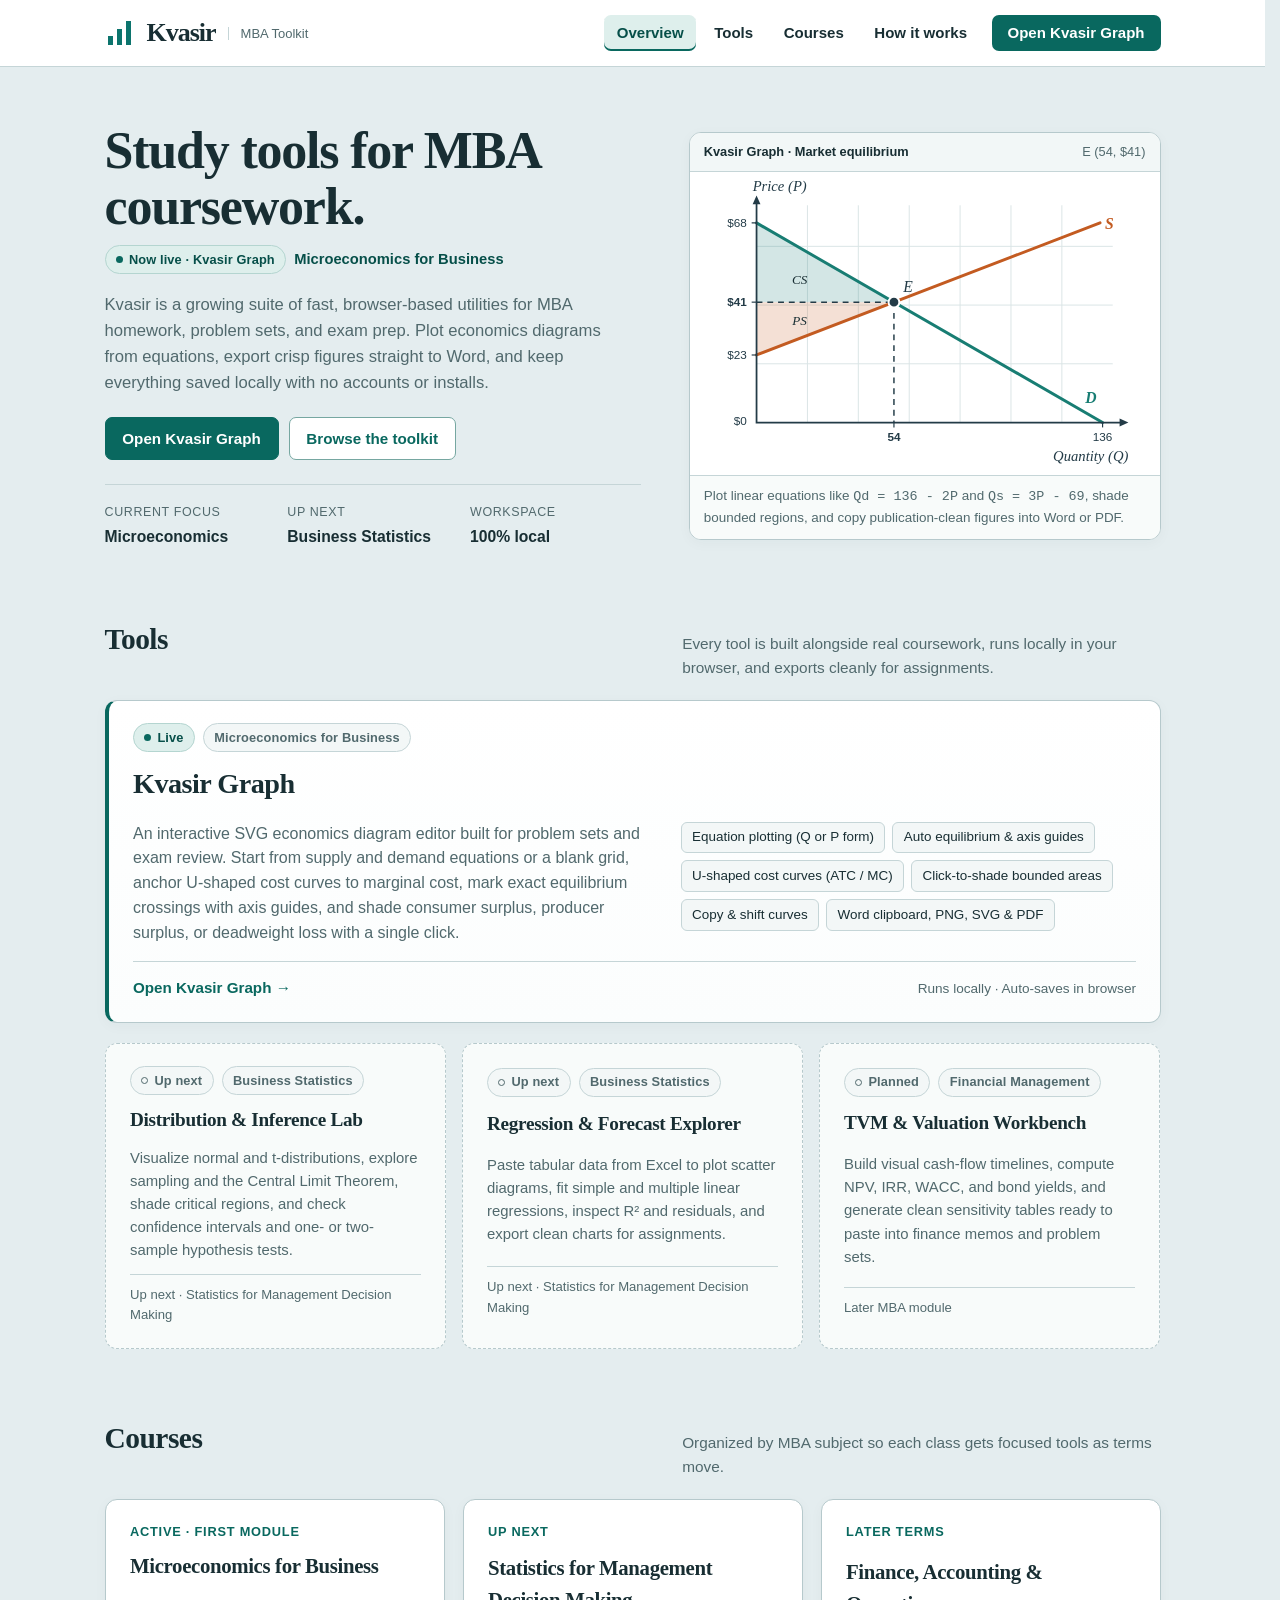
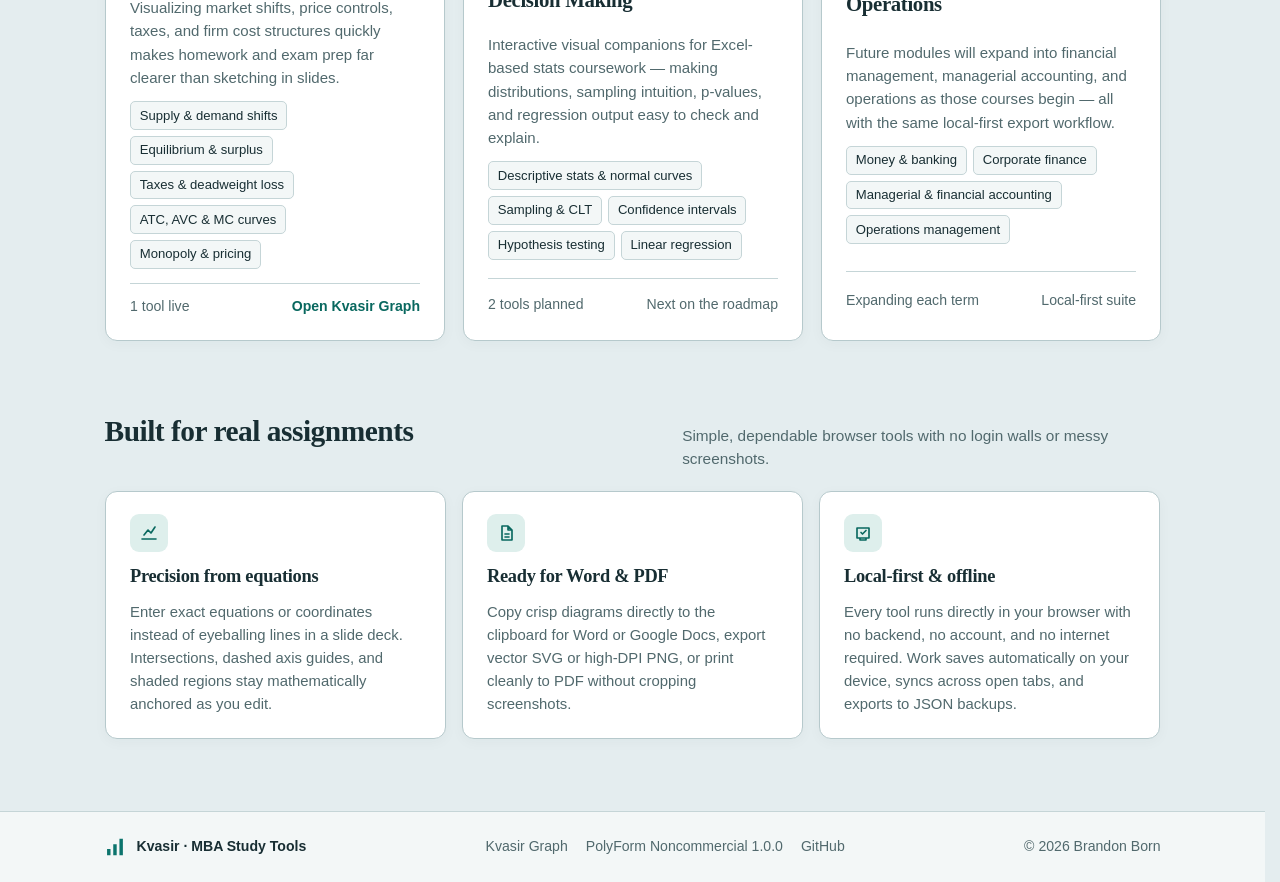
==== commit 22ff3869: "Align upcoming tools and courses with Business Statistics roadmap" ====
--- a/index.html
+++ b/index.html
@@ -12,7 +12,7 @@
 
   <header class="site-header">
     <div class="header-inner">
-      <a class="brand" href="index.html">
+      <a class="brand" href="/">
         <svg width="32" height="32" viewBox="0 0 32 32" aria-hidden="true">
           <path fill="#0c746d" d="M3 28V19h5v9zm9 0V12h5v16zm9 0V4h5v24z"/>
         </svg>
@@ -35,18 +35,18 @@
         </button>
 
         <ul id="site-menu" class="site-menu" popover="auto">
-          <li><a href="index.html" aria-current="page">Overview</a></li>
+          <li><a href="#overview">Overview</a></li>
           <li><a href="#tools">Tools</a></li>
           <li><a href="#courses">Courses</a></li>
           <li><a href="#workflow">How it works</a></li>
-          <li><a class="nav-cta" href="graph.html">Open Kvasir Graph</a></li>
+          <li><a class="nav-cta" href="/graph">Open Kvasir Graph</a></li>
         </ul>
       </nav>
     </div>
   </header>
 
   <main>
-    <section class="hero">
+    <section id="overview" class="hero" tabindex="-1">
       <div class="hero-copy">
         <hgroup>
           <h1 id="main-content" tabindex="-1">Study tools for MBA coursework.</h1>
@@ -61,18 +61,18 @@
         </p>
 
         <div class="hero-actions">
-          <a class="btn primary" href="graph.html">Open Kvasir Graph</a>
+          <a class="btn primary" href="/graph">Open Kvasir Graph</a>
           <a class="btn outline" href="#tools">Browse the toolkit</a>
         </div>
 
         <dl class="hero-meta">
           <div>
-            <dt>First focus</dt>
+            <dt>Current focus</dt>
             <dd>Microeconomics</dd>
           </div>
           <div>
-            <dt>Live tools</dt>
-            <dd>1 live · 3 planned</dd>
+            <dt>Up next</dt>
+            <dd>Business Statistics</dd>
           </div>
           <div>
             <dt>Workspace</dt>
@@ -150,7 +150,7 @@
       </figure>
     </section>
 
-    <section id="tools">
+    <section id="tools" tabindex="-1">
       <div class="section-head">
         <h2>Tools</h2>
         <p>Every tool is built alongside real coursework, runs locally in your browser, and exports cleanly for assignments.</p>
@@ -163,7 +163,7 @@
               <span class="pill"><span class="status-dot" aria-hidden="true"></span>Live</span>
               <span class="pill pill-muted">Microeconomics for Business</span>
             </div>
-            <h3><a class="card-link" href="graph.html">Kvasir Graph</a></h3>
+            <h3><a class="card-link" href="/graph">Kvasir Graph</a></h3>
           </header>
 
           <div class="tool-featured-body">
@@ -190,49 +190,49 @@
           <article class="card tool-planned">
             <header>
               <div class="tool-badges">
-                <span class="pill pill-muted"><span class="status-dot planned" aria-hidden="true"></span>Planned</span>
-                <span class="pill pill-muted">Microeconomics</span>
+                <span class="pill pill-muted"><span class="status-dot planned" aria-hidden="true"></span>Up next</span>
+                <span class="pill pill-muted">Business Statistics</span>
               </div>
-              <h3>Elasticity &amp; Welfare Lab</h3>
+              <h3>Distribution &amp; Inference Lab</h3>
             </header>
             <p>
-              Calculate point and midpoint elasticities, tax incidence splits, consumer and producer surplus totals, and deadweight loss tables to pair directly with Kvasir Graph figures.
-            </p>
-            <footer>In design · Microeconomics companion</footer>
+              Visualize normal and t-distributions, explore sampling and the Central Limit Theorem, shade critical regions, and check confidence intervals and one- or two-sample hypothesis tests.
+            </p>
+            <footer>Up next · Statistics for Management Decision Making</footer>
+          </article>
+
+          <article class="card tool-planned">
+            <header>
+              <div class="tool-badges">
+                <span class="pill pill-muted"><span class="status-dot planned" aria-hidden="true"></span>Up next</span>
+                <span class="pill pill-muted">Business Statistics</span>
+              </div>
+              <h3>Regression &amp; Forecast Explorer</h3>
+            </header>
+            <p>
+              Paste tabular data from Excel to plot scatter diagrams, fit simple and multiple linear regressions, inspect R² and residuals, and export clean charts for assignments.
+            </p>
+            <footer>Up next · Statistics for Management Decision Making</footer>
           </article>
 
           <article class="card tool-planned">
             <header>
               <div class="tool-badges">
                 <span class="pill pill-muted"><span class="status-dot planned" aria-hidden="true"></span>Planned</span>
-                <span class="pill pill-muted">Corporate Finance</span>
+                <span class="pill pill-muted">Financial Management</span>
               </div>
-              <h3>TVM &amp; DCF Workbench</h3>
+              <h3>TVM &amp; Valuation Workbench</h3>
             </header>
             <p>
-              Build visual cash-flow timelines, compute NPV, IRR, and bond yields, and generate clean sensitivity tables ready to paste into case memos and homework submissions.
-            </p>
-            <footer>Upcoming MBA module</footer>
-          </article>
-
-          <article class="card tool-planned">
-            <header>
-              <div class="tool-badges">
-                <span class="pill pill-muted"><span class="status-dot planned" aria-hidden="true"></span>Planned</span>
-                <span class="pill pill-muted">Accounting</span>
-              </div>
-              <h3>Ratio &amp; Statement Sandbox</h3>
-            </header>
-            <p>
-              Compare common-size income statements and balance sheets, step through DuPont ROE breakdowns, and test working-capital scenarios while prepping for exams.
-            </p>
-            <footer>Upcoming MBA module</footer>
+              Build visual cash-flow timelines, compute NPV, IRR, WACC, and bond yields, and generate clean sensitivity tables ready to paste into finance memos and problem sets.
+            </p>
+            <footer>Later MBA module</footer>
           </article>
         </div>
       </div>
     </section>
 
-    <section id="courses">
+    <section id="courses" tabindex="-1">
       <div class="section-head">
         <h2>Courses</h2>
         <p>Organized by MBA subject so each class gets focused tools as terms move.</p>
@@ -258,35 +258,58 @@
           </div>
           <footer>
             <span>1 tool live</span>
-            <a class="text-link" href="graph.html">Open Kvasir Graph</a>
+            <a class="text-link" href="/graph">Open Kvasir Graph</a>
           </footer>
         </article>
 
         <article class="card course-card">
           <header>
-            <span class="course-code">Next up · MBA track</span>
-            <h3>Upcoming Coursework Modules</h3>
+            <span class="course-code">Up next</span>
+            <h3>Statistics for Management Decision Making</h3>
           </header>
           <div class="course-card-body">
             <p>
-              As new courses start across finance, accounting, and business analytics, each new utility will join this same workspace with the same local-first design and export standards.
+              Interactive visual companions for Excel-based stats coursework — making distributions, sampling intuition, p-values, and regression output easy to check and explain.
             </p>
             <ul class="topic-list" role="list">
+              <li>Descriptive stats &amp; normal curves</li>
+              <li>Sampling &amp; CLT</li>
+              <li>Confidence intervals</li>
+              <li>Hypothesis testing</li>
+              <li>Linear regression</li>
+            </ul>
+          </div>
+          <footer>
+            <span>2 tools planned</span>
+            <span>Next on the roadmap</span>
+          </footer>
+        </article>
+
+        <article class="card course-card">
+          <header>
+            <span class="course-code">Later terms</span>
+            <h3>Finance, Accounting &amp; Operations</h3>
+          </header>
+          <div class="course-card-body">
+            <p>
+              Future modules will expand into financial management, managerial accounting, and operations as those courses begin — all with the same local-first export workflow.
+            </p>
+            <ul class="topic-list" role="list">
+              <li>Money &amp; banking</li>
               <li>Corporate finance</li>
-              <li>Financial accounting</li>
-              <li>Managerial economics</li>
-              <li>Quantitative analytics</li>
+              <li>Managerial &amp; financial accounting</li>
+              <li>Operations management</li>
             </ul>
           </div>
           <footer>
-            <span>3 tools planned</span>
             <span>Expanding each term</span>
+            <span>Local-first suite</span>
           </footer>
         </article>
       </div>
     </section>
 
-    <section id="workflow">
+    <section id="workflow" tabindex="-1">
       <div class="section-head">
         <h2>Built for real assignments</h2>
         <p>Simple, dependable browser tools with no login walls or messy screenshots.</p>
@@ -341,7 +364,7 @@
         <span>Kvasir · MBA Study Tools</span>
       </div>
       <ul class="footer-links">
-        <li><a href="graph.html">Kvasir Graph</a></li>
+        <li><a href="/graph">Kvasir Graph</a></li>
         <li><a href="LICENSE">PolyForm Noncommercial 1.0.0</a></li>
         <li><a href="https://github.com/Brandon-Born/kvasir-graph">GitHub</a></li>
       </ul>
--- a/home.css
+++ b/home.css
@@ -234,6 +234,7 @@
 
 /* Collapsed popover navigation (default, including without JS) */
 .site-menu {
+  scroll-target-group: auto;
   position: fixed;
   inset: auto;
   /* Fallback offset for browsers without CSS Anchor Positioning */
@@ -285,7 +286,7 @@
   background: #eaf3f2;
 }
 
-.site-menu a[aria-current="page"] {
+.site-menu a:is(:target-current, .target-current) {
   background: var(--soft);
   color: var(--soft-ink);
   box-shadow: inset 3px 0 0 var(--teal);
@@ -356,7 +357,7 @@
   padding: 0.42rem 0.78rem;
 }
 
-.site-header.is-wide .site-menu a[aria-current="page"] {
+.site-header.is-wide .site-menu a:is(:target-current, .target-current) {
   box-shadow: inset 0 -2px 0 var(--teal);
 }
 
@@ -384,6 +385,16 @@
   scroll-margin-block-start: 84px;
 }
 
+section[id]:focus {
+  outline: none;
+}
+
+section[id]:focus-visible {
+  outline: 3px solid var(--focus);
+  outline-offset: 4px;
+  border-radius: 8px;
+}
+
 .section-head {
   display: flex;
   flex-wrap: wrap;
@@ -996,7 +1007,7 @@
 }
 
 @media (forced-colors: active) {
-  .site-menu a[aria-current="page"] {
+  .site-menu a:is(:target-current, .target-current) {
     outline: 2px solid Highlight;
     outline-offset: -2px;
   }
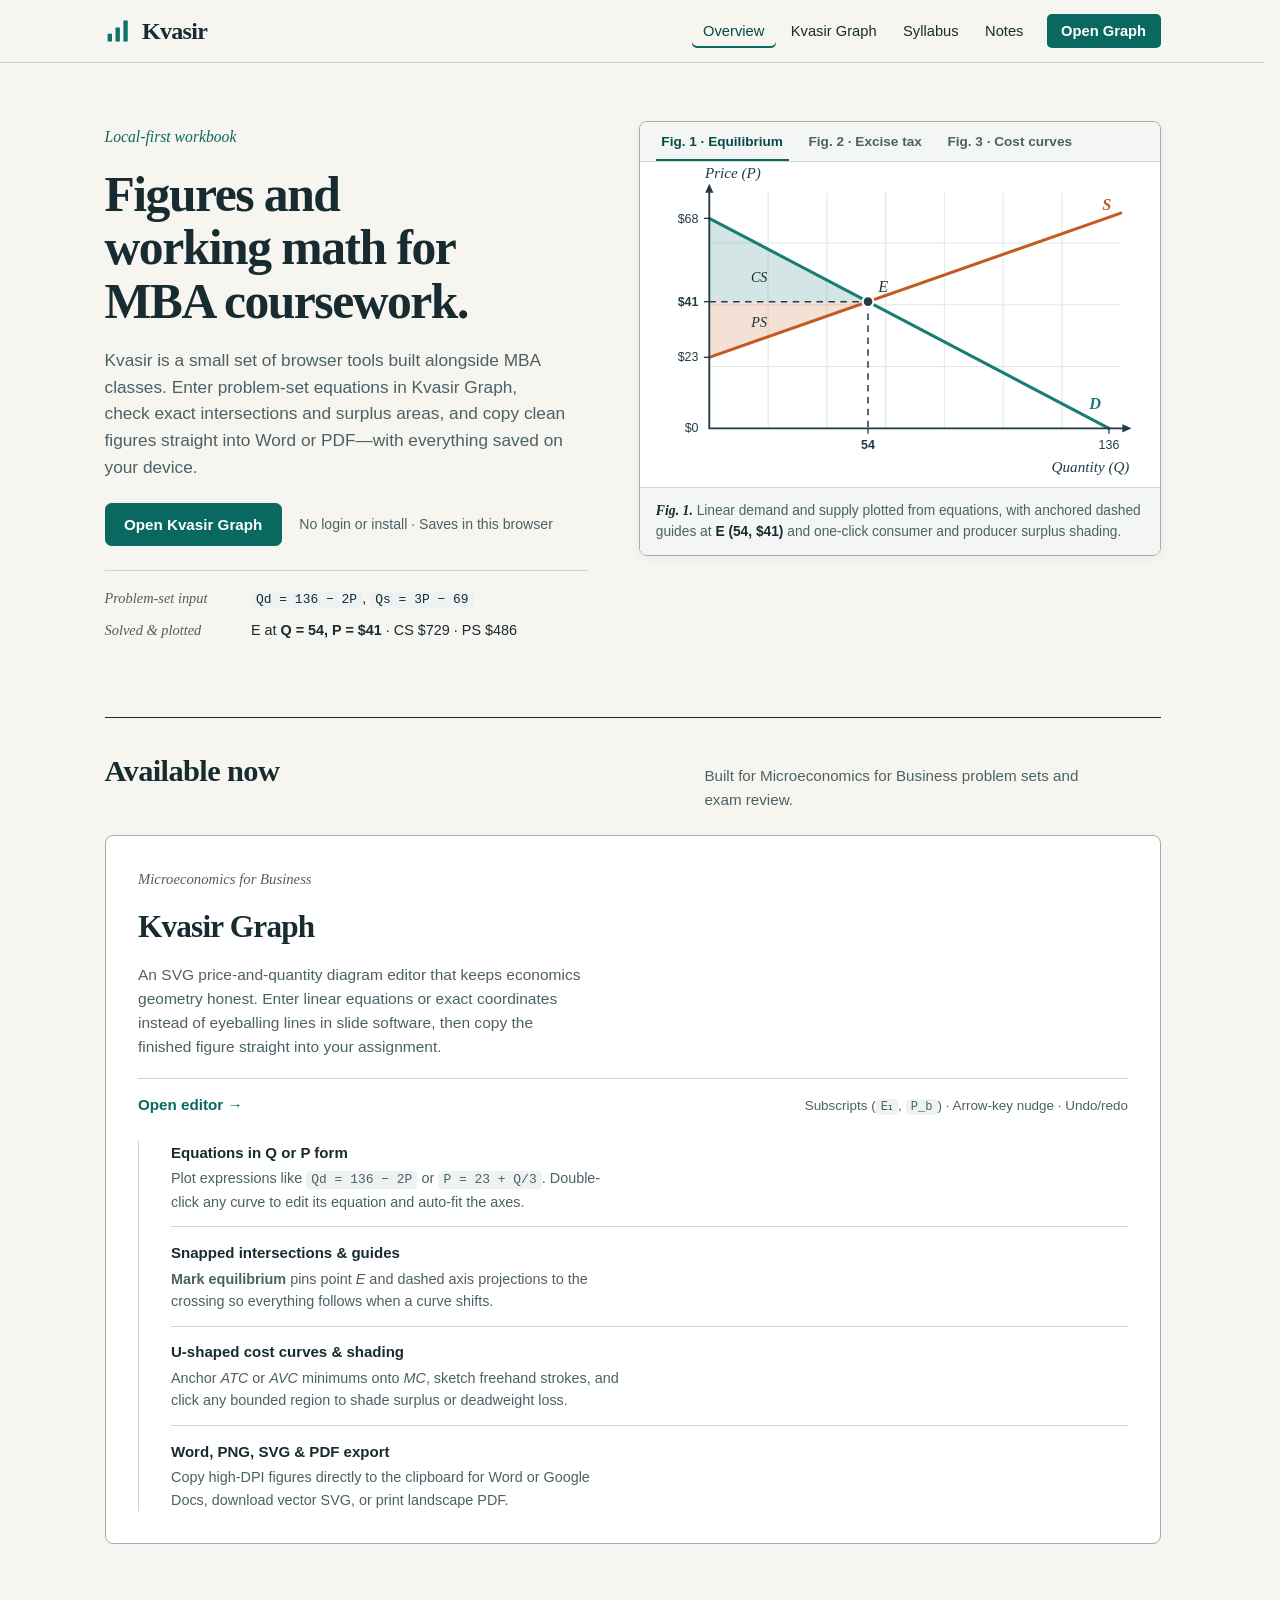
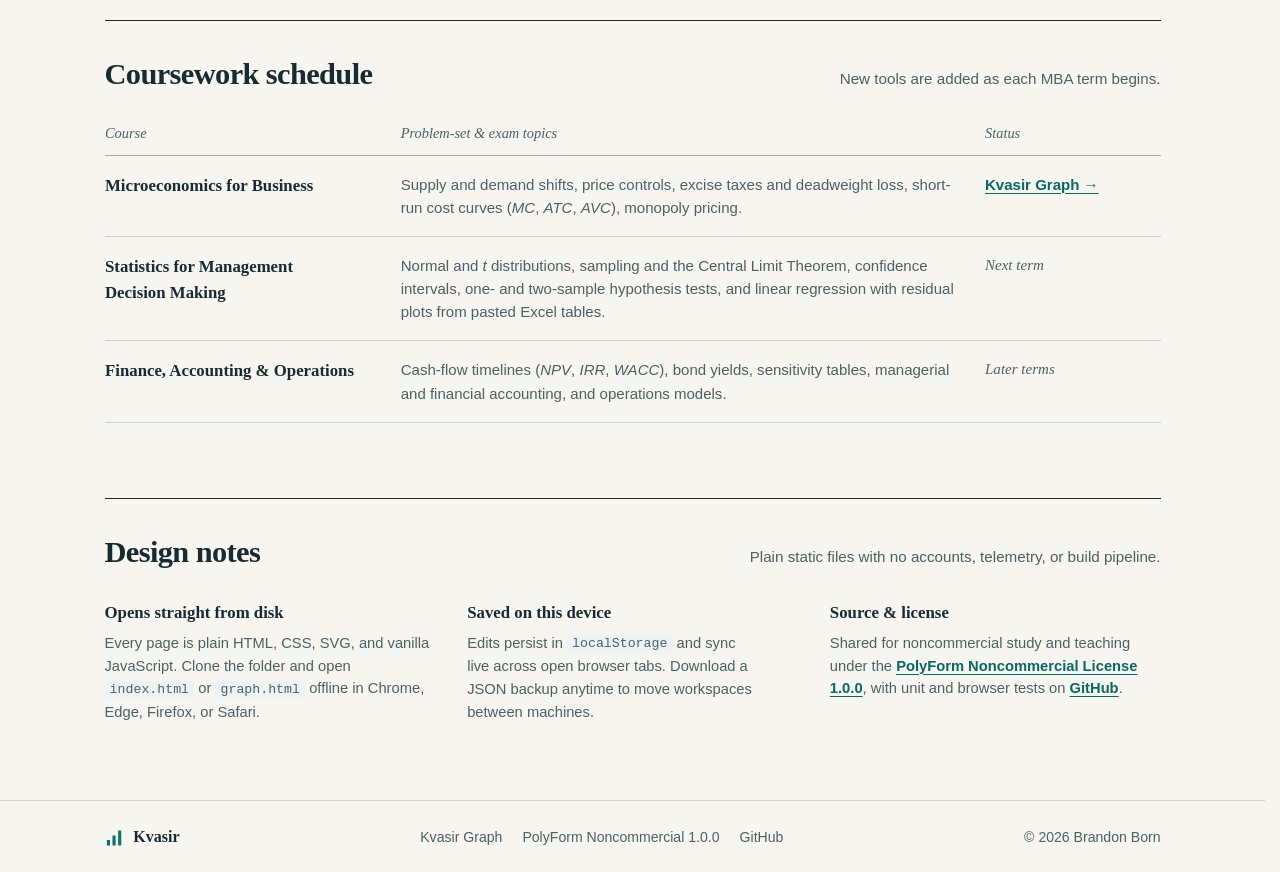
==== commit 466f901f: "Redesign landing page as editorial coursework workbook" ====
--- a/index.html
+++ b/index.html
@@ -3,8 +3,8 @@
 <head>
   <meta charset="utf-8">
   <meta name="viewport" content="width=device-width, initial-scale=1.0">
-  <title>Kvasir · MBA Study Tools</title>
-  <meta name="description" content="A local-first suite of MBA homework and exam-prep tools, starting with Kvasir Graph for Microeconomics for Business.">
+  <title>Kvasir · MBA Coursework Tools</title>
+  <meta name="description" content="Local-first graphing and quantitative tools for MBA coursework, starting with Kvasir Graph for Microeconomics for Business.">
   <link rel="stylesheet" href="home.css">
 </head>
 <body>
@@ -13,11 +13,10 @@
   <header class="site-header">
     <div class="header-inner">
       <a class="brand" href="/">
-        <svg width="32" height="32" viewBox="0 0 32 32" aria-hidden="true">
+        <svg width="28" height="28" viewBox="0 0 32 32" aria-hidden="true">
           <path fill="#0c746d" d="M3 28V19h5v9zm9 0V12h5v16zm9 0V4h5v24z"/>
         </svg>
         <span>Kvasir</span>
-        <span class="brand-tag">MBA Toolkit</span>
       </a>
 
       <nav class="site-nav" aria-label="Primary">
@@ -36,10 +35,10 @@
 
         <ul id="site-menu" class="site-menu" popover="auto">
           <li><a href="#overview">Overview</a></li>
-          <li><a href="#tools">Tools</a></li>
-          <li><a href="#courses">Courses</a></li>
-          <li><a href="#workflow">How it works</a></li>
-          <li><a class="nav-cta" href="/graph">Open Kvasir Graph</a></li>
+          <li><a href="#tools">Kvasir Graph</a></li>
+          <li><a href="#courses">Syllabus</a></li>
+          <li><a href="#notes">Notes</a></li>
+          <li><a class="nav-cta" href="/graph">Open Graph</a></li>
         </ul>
       </nav>
     </div>
@@ -48,320 +47,326 @@
   <main>
     <section id="overview" class="hero" tabindex="-1">
       <div class="hero-copy">
-        <hgroup>
-          <h1 id="main-content" tabindex="-1">Study tools for MBA coursework.</h1>
-          <p class="hero-subtitle">
-            <span class="pill"><span class="status-dot" aria-hidden="true"></span>Now live · Kvasir Graph</span>
-            <span>Microeconomics for Business</span>
-          </p>
-        </hgroup>
+        <p class="eyebrow">Local-first workbook</p>
+        <h1 id="main-content" tabindex="-1">Figures and working math for MBA coursework.</h1>
 
         <p class="hero-lead">
-          Kvasir is a growing suite of fast, browser-based utilities for MBA homework, problem sets, and exam prep. Plot economics diagrams from equations, export crisp figures straight to Word, and keep everything saved locally with no accounts or installs.
+          Kvasir is a small set of browser tools built alongside MBA classes. Enter problem-set equations in Kvasir Graph, check exact intersections and surplus areas, and copy clean figures straight into Word or PDF—with everything saved on your device.
         </p>
 
         <div class="hero-actions">
           <a class="btn primary" href="/graph">Open Kvasir Graph</a>
-          <a class="btn outline" href="#tools">Browse the toolkit</a>
-        </div>
-
-        <dl class="hero-meta">
-          <div>
-            <dt>Current focus</dt>
-            <dd>Microeconomics</dd>
-          </div>
-          <div>
-            <dt>Up next</dt>
-            <dd>Business Statistics</dd>
-          </div>
-          <div>
-            <dt>Workspace</dt>
-            <dd>100% local</dd>
+          <span id="graph-workspace-meta" class="workspace-note">No login or install · Saves in this browser</span>
+        </div>
+
+        <dl class="worked-example" aria-label="Sample equation output">
+          <div>
+            <dt>Problem-set input</dt>
+            <dd><code>Qd = 136 − 2P</code>, <code>Qs = 3P − 69</code></dd>
+          </div>
+          <div>
+            <dt>Solved &amp; plotted</dt>
+            <dd>E at <strong>Q = 54, P = $41</strong> · CS $729 · PS $486</dd>
           </div>
         </dl>
       </div>
 
-      <figure class="preview-sheet">
-        <div class="preview-bar">
-          <strong>Kvasir Graph · Market equilibrium</strong>
-          <span class="preview-coords">E (54, $41)</span>
-        </div>
-        <svg class="preview-svg" viewBox="0 0 480 310" role="img" xmlns="http://www.w3.org/2000/svg">
-          <title>Sample supply and demand equilibrium graph for Qd = 136 - 2P and Qs = 3P - 69, showing Demand, Supply, Consumer Surplus, Producer Surplus, and equilibrium point E at Q = 54 and P = $41.</title>
-          <rect width="480" height="310" fill="#ffffff"/>
-          <!-- Gridlines -->
-          <g stroke="#dbe5e6" stroke-width="1">
-            <line x1="68" y1="76" x2="432" y2="76"/>
-            <line x1="68" y1="136" x2="432" y2="136"/>
-            <line x1="68" y1="196" x2="432" y2="196"/>
-            <line x1="120" y1="34" x2="120" y2="256"/>
-            <line x1="172" y1="34" x2="172" y2="256"/>
-            <line x1="224" y1="34" x2="224" y2="256"/>
-            <line x1="276" y1="34" x2="276" y2="256"/>
-            <line x1="328" y1="34" x2="328" y2="256"/>
-            <line x1="380" y1="34" x2="380" y2="256"/>
-          </g>
-          <!-- Shaded Surplus Regions (exact Kvasir Graph 0.19 fill opacity) -->
-          <polygon points="68,52 208.4,133 68,133" fill="#187d73" fill-opacity="0.19"/>
-          <polygon points="68,133 208.4,133 68,187" fill="#c35b21" fill-opacity="0.19"/>
-          <!-- Dashed Equilibrium Guides -->
-          <g stroke="#233b47" stroke-width="1.5" stroke-dasharray="6 5" fill="none">
-            <line x1="68" y1="133" x2="208.4" y2="133"/>
-            <line x1="208.4" y1="133" x2="208.4" y2="256"/>
-          </g>
-          <!-- Demand (Qd = 136 - 2P) & Supply (Qs = 3P - 69) -->
-          <line x1="68" y1="52" x2="421.6" y2="256" stroke="#187d73" stroke-width="3" stroke-linecap="round"/>
-          <line x1="68" y1="187" x2="419" y2="52" stroke="#c35b21" stroke-width="3" stroke-linecap="round"/>
-          <!-- Axes -->
-          <path d="M68 28V256H444" fill="none" stroke="#233b47" stroke-width="1.8"/>
-          <path d="m68 24-4 9h8z M448 256l-9-4v8z" fill="#233b47"/>
-          <!-- Ticks & Axis Values -->
-          <g stroke="#233b47" stroke-width="1.2">
-            <line x1="63" y1="52" x2="68" y2="52"/>
-            <line x1="63" y1="133" x2="68" y2="133"/>
-            <line x1="63" y1="187" x2="68" y2="187"/>
-            <line x1="208.4" y1="256" x2="208.4" y2="261"/>
-            <line x1="421.6" y1="256" x2="421.6" y2="261"/>
-          </g>
-          <g font-family="Segoe UI, Arial, sans-serif" font-size="12" fill="#233b47">
-            <text x="58" y="56" text-anchor="end">$68</text>
-            <text x="58" y="137" text-anchor="end" font-weight="600">$41</text>
-            <text x="58" y="191" text-anchor="end">$23</text>
-            <text x="58" y="259" text-anchor="end">$0</text>
-            <text x="208.4" y="275" text-anchor="middle" font-weight="600">54</text>
-            <text x="421.6" y="275" text-anchor="middle">136</text>
-          </g>
-          <!-- Equilibrium Point -->
-          <circle cx="208.4" cy="133" r="5.5" fill="#233b47" stroke="#ffffff" stroke-width="2"/>
-          <!-- Curve, Region & Axis Labels -->
-          <g font-family="Georgia, serif" font-style="italic">
-            <text x="64" y="19" font-size="15" fill="#233b47">Price (P)</text>
-            <text x="448" y="295" text-anchor="end" font-size="15" fill="#233b47">Quantity (Q)</text>
-            <text x="404" y="236" font-size="16" font-weight="600" fill="#187d73">D</text>
-            <text x="424" y="58" font-size="16" font-weight="600" fill="#c35b21">S</text>
-            <text x="218" y="123" font-size="16" fill="#233b47">E</text>
-            <text x="112" y="114" text-anchor="middle" font-size="13.5" fill="#182e33">CS</text>
-            <text x="112" y="156" text-anchor="middle" font-size="13.5" fill="#182e33">PS</text>
-          </g>
-        </svg>
-        <figcaption>
-          Plot linear equations like <code>Qd = 136 - 2P</code> and <code>Qs = 3P - 69</code>, shade bounded regions, and copy publication-clean figures into Word or PDF.
-        </figcaption>
-      </figure>
+      <div class="figure-plate">
+        <div class="figure-plate-head">
+          <div class="figure-tablist" focusgroup="tablist nomemory" role="tablist" aria-label="Sample Kvasir Graph figures">
+            <button type="button" role="tab" id="tab-equilibrium" aria-selected="true" focusgroupstart>Fig. 1 · Equilibrium</button>
+            <button type="button" role="tab" id="tab-tax" aria-selected="false">Fig. 2 · Excise tax</button>
+            <button type="button" role="tab" id="tab-costs" aria-selected="false">Fig. 3 · Cost curves</button>
+          </div>
+        </div>
+
+        <div class="figure-panels">
+          <div role="tabpanel" aria-labelledby="tab-equilibrium" tabindex="0">
+            <figure class="figure-panel">
+              <svg class="preview-svg" viewBox="0 0 480 300" role="img" xmlns="http://www.w3.org/2000/svg">
+                <title>Competitive equilibrium graph for Qd = 136 - 2P and Qs = 3P - 69, showing Demand, Supply, Consumer Surplus, Producer Surplus, and equilibrium E at Q = 54 and P = $41.</title>
+                <rect width="480" height="300" fill="#ffffff"/>
+                <g stroke="#e1e8e8" stroke-width="1">
+                  <line x1="64" y1="74.8" x2="444" y2="74.8"/>
+                  <line x1="64" y1="131.9" x2="444" y2="131.9"/>
+                  <line x1="64" y1="188.9" x2="444" y2="188.9"/>
+                  <line x1="118.3" y1="28" x2="118.3" y2="246"/>
+                  <line x1="172.6" y1="28" x2="172.6" y2="246"/>
+                  <line x1="226.9" y1="28" x2="226.9" y2="246"/>
+                  <line x1="281.1" y1="28" x2="281.1" y2="246"/>
+                  <line x1="335.4" y1="28" x2="335.4" y2="246"/>
+                  <line x1="389.7" y1="28" x2="389.7" y2="246"/>
+                </g>
+                <polygon points="64,52 210.6,129 64,129" fill="#187d73" fill-opacity="0.19"/>
+                <polygon points="64,129 210.6,129 64,180.4" fill="#c35b21" fill-opacity="0.19"/>
+                <g stroke="#233b47" stroke-width="1.4" stroke-dasharray="6 5" fill="none">
+                  <line x1="64" y1="129" x2="210.6" y2="129"/>
+                  <line x1="210.6" y1="129" x2="210.6" y2="246"/>
+                </g>
+                <line x1="64" y1="52" x2="433.1" y2="246" stroke="#187d73" stroke-width="2.8" stroke-linecap="round"/>
+                <line x1="64" y1="180.4" x2="444" y2="47.2" stroke="#c35b21" stroke-width="2.8" stroke-linecap="round"/>
+                <path d="M64 24V246H450" fill="none" stroke="#233b47" stroke-width="1.7"/>
+                <path d="m64 20-3.8 8.5h7.6z M454 246l-8.5-3.8v7.6z" fill="#233b47"/>
+                <g stroke="#233b47" stroke-width="1.2">
+                  <line x1="59" y1="52" x2="64" y2="52"/>
+                  <line x1="59" y1="129" x2="64" y2="129"/>
+                  <line x1="59" y1="180.4" x2="64" y2="180.4"/>
+                  <line x1="210.6" y1="246" x2="210.6" y2="251"/>
+                  <line x1="433.1" y1="246" x2="433.1" y2="251"/>
+                </g>
+                <g font-family="Segoe UI, Arial, sans-serif" font-size="11.5" fill="#233b47">
+                  <text x="54" y="56" text-anchor="end">$68</text>
+                  <text x="54" y="133" text-anchor="end" font-weight="600">$41</text>
+                  <text x="54" y="184" text-anchor="end">$23</text>
+                  <text x="54" y="249" text-anchor="end">$0</text>
+                  <text x="210.6" y="265" text-anchor="middle" font-weight="600">54</text>
+                  <text x="433.1" y="265" text-anchor="middle">136</text>
+                </g>
+                <circle cx="210.6" cy="129" r="5" fill="#233b47" stroke="#ffffff" stroke-width="2"/>
+                <g font-family="Georgia, serif" font-style="italic">
+                  <text x="60" y="15" font-size="14" fill="#233b47">Price (P)</text>
+                  <text x="452" y="286" text-anchor="end" font-size="14" fill="#233b47">Quantity (Q)</text>
+                  <text x="415" y="228" font-size="15" font-weight="600" fill="#187d73">D</text>
+                  <text x="427" y="44" font-size="15" font-weight="600" fill="#c35b21">S</text>
+                  <text x="220" y="120" font-size="15" fill="#233b47">E</text>
+                  <text x="110" y="111" text-anchor="middle" font-size="13" fill="#172b30">CS</text>
+                  <text x="110" y="152" text-anchor="middle" font-size="13" fill="#172b30">PS</text>
+                </g>
+              </svg>
+              <figcaption>
+                <em>Fig. 1.</em> Linear demand and supply plotted from equations, with anchored dashed guides at <strong>E (54, $41)</strong> and one-click consumer and producer surplus shading.
+              </figcaption>
+            </figure>
+          </div>
+
+          <div role="tabpanel" aria-labelledby="tab-tax" hidden="until-found">
+            <figure class="figure-panel">
+              <svg class="preview-svg" viewBox="0 0 480 300" role="img" xmlns="http://www.w3.org/2000/svg">
+                <title>Per-unit tax incidence diagram showing a $15 upward shift from S1 to S2, buyer price $50, seller price $35 at Q = 36, shaded tax revenue, and deadweight loss triangle DWL.</title>
+                <rect width="480" height="300" fill="#ffffff"/>
+                <g stroke="#e1e8e8" stroke-width="1">
+                  <line x1="64" y1="74.8" x2="444" y2="74.8"/>
+                  <line x1="64" y1="131.9" x2="444" y2="131.9"/>
+                  <line x1="64" y1="188.9" x2="444" y2="188.9"/>
+                  <line x1="118.3" y1="28" x2="118.3" y2="246"/>
+                  <line x1="172.6" y1="28" x2="172.6" y2="246"/>
+                  <line x1="226.9" y1="28" x2="226.9" y2="246"/>
+                  <line x1="281.1" y1="28" x2="281.1" y2="246"/>
+                  <line x1="335.4" y1="28" x2="335.4" y2="246"/>
+                  <line x1="389.7" y1="28" x2="389.7" y2="246"/>
+                </g>
+                <polygon points="64,103.3 161.7,103.3 161.7,146.1 64,146.1" fill="#187d73" fill-opacity="0.17"/>
+                <polygon points="161.7,103.3 210.6,129 161.7,146.1" fill="#c35b21" fill-opacity="0.24"/>
+                <g stroke="#233b47" stroke-width="1.4" stroke-dasharray="6 5" fill="none">
+                  <line x1="64" y1="103.3" x2="161.7" y2="103.3"/>
+                  <line x1="64" y1="146.1" x2="161.7" y2="146.1"/>
+                  <line x1="161.7" y1="103.3" x2="161.7" y2="246"/>
+                  <line x1="210.6" y1="129" x2="210.6" y2="246" stroke-opacity="0.45"/>
+                </g>
+                <line x1="64" y1="52" x2="433.1" y2="246" stroke="#187d73" stroke-width="2.8" stroke-linecap="round"/>
+                <line x1="64" y1="180.4" x2="444" y2="47.2" stroke="#c35b21" stroke-width="2.4" stroke-opacity="0.55" stroke-linecap="round"/>
+                <line x1="64" y1="137.6" x2="365.3" y2="32" stroke="#c35b21" stroke-width="2.8" stroke-linecap="round"/>
+                <path d="M64 24V246H450" fill="none" stroke="#233b47" stroke-width="1.7"/>
+                <path d="m64 20-3.8 8.5h7.6z M454 246l-8.5-3.8v7.6z" fill="#233b47"/>
+                <g stroke="#233b47" stroke-width="1.2">
+                  <line x1="59" y1="103.3" x2="64" y2="103.3"/>
+                  <line x1="59" y1="129" x2="64" y2="129"/>
+                  <line x1="59" y1="146.1" x2="64" y2="146.1"/>
+                  <line x1="161.7" y1="246" x2="161.7" y2="251"/>
+                  <line x1="210.6" y1="246" x2="210.6" y2="251"/>
+                </g>
+                <g font-family="Segoe UI, Arial, sans-serif" font-size="11.5" fill="#233b47">
+                  <text x="54" y="106" text-anchor="end" font-weight="600">$50</text>
+                  <text x="54" y="132" text-anchor="end" fill="#51696d">$41</text>
+                  <text x="54" y="150" text-anchor="end" font-weight="600">$35</text>
+                  <text x="54" y="249" text-anchor="end">$0</text>
+                  <text x="161.7" y="265" text-anchor="middle" font-weight="600">36</text>
+                  <text x="210.6" y="265" text-anchor="middle" fill="#51696d">54</text>
+                </g>
+                <circle cx="161.7" cy="103.3" r="4.8" fill="#233b47" stroke="#ffffff" stroke-width="2"/>
+                <circle cx="210.6" cy="129" r="4.2" fill="#51696d" stroke="#ffffff" stroke-width="1.8"/>
+                <g font-family="Georgia, serif" font-style="italic">
+                  <text x="60" y="15" font-size="14" fill="#233b47">Price (P)</text>
+                  <text x="452" y="286" text-anchor="end" font-size="14" fill="#233b47">Quantity (Q)</text>
+                  <text x="415" y="228" font-size="15" font-weight="600" fill="#187d73">D</text>
+                  <text x="424" y="69" font-size="14" fill="#c35b21">S<tspan dy="3" font-size="10.5">1</tspan></text>
+                  <text x="372" y="36" font-size="15" font-weight="600" fill="#c35b21">S<tspan dy="3" font-size="10.5">2</tspan></text>
+                  <text x="113" y="129" text-anchor="middle" font-size="12.5" fill="#172b30">Tax</text>
+                  <text x="180" y="129" text-anchor="middle" font-size="12" fill="#172b30">DWL</text>
+                </g>
+              </svg>
+              <figcaption>
+                <em>Fig. 2.</em> <strong>Copy &amp; shift</strong> offsets supply by +$15 to show tax incidence ($50 buyer price, $35 seller price at Q = 36), tax revenue, and deadweight loss (<strong>DWL</strong>).
+              </figcaption>
+            </figure>
+          </div>
+
+          <div role="tabpanel" aria-labelledby="tab-costs" hidden="until-found">
+            <figure class="figure-panel">
+              <svg class="preview-svg" viewBox="0 0 480 300" role="img" xmlns="http://www.w3.org/2000/svg">
+                <title>Short-run firm cost structure showing marginal cost MC passing through the exact minimum of average variable cost AVC at Q = 45, $16 and average total cost ATC at Q = 60, $26.</title>
+                <rect width="480" height="300" fill="#ffffff"/>
+                <g stroke="#e1e8e8" stroke-width="1">
+                  <line x1="64" y1="74.8" x2="444" y2="74.8"/>
+                  <line x1="64" y1="117.6" x2="444" y2="117.6"/>
+                  <line x1="64" y1="160.4" x2="444" y2="160.4"/>
+                  <line x1="64" y1="203.2" x2="444" y2="203.2"/>
+                  <line x1="140" y1="28" x2="140" y2="246"/>
+                  <line x1="216" y1="28" x2="216" y2="246"/>
+                  <line x1="292" y1="28" x2="292" y2="246"/>
+                  <line x1="368" y1="28" x2="368" y2="246"/>
+                </g>
+                <g stroke="#233b47" stroke-width="1.4" stroke-dasharray="6 5" fill="none">
+                  <line x1="64" y1="134.7" x2="292" y2="134.7"/>
+                  <line x1="292" y1="134.7" x2="292" y2="246"/>
+                  <line x1="64" y1="177.5" x2="235" y2="177.5" stroke-opacity="0.5"/>
+                  <line x1="235" y1="177.5" x2="235" y2="246" stroke-opacity="0.5"/>
+                </g>
+                <path d="M 109.6 126.2 C 155 177.5, 195 177.5, 235 177.5 C 285 177.5, 345 148, 398.4 104.8" fill="none" stroke="#397a9c" stroke-width="2.6" stroke-linecap="round"/>
+                <path d="M 113.4 57.7 C 165 134.7, 238 134.7, 292 134.7 C 334 134.7, 370 115, 398.4 85.5" fill="none" stroke="#187d73" stroke-width="2.8" stroke-linecap="round"/>
+                <path d="M 109.6 186.1 C 125 202, 140 207.5, 155.2 207.5 C 182 207.5, 210 194, 235 177.5 C 255 164.3, 273 150.5, 292 134.7 C 318 113.1, 344 86, 368 57.7" fill="none" stroke="#c35b21" stroke-width="2.8" stroke-linecap="round"/>
+                <path d="M64 24V246H450" fill="none" stroke="#233b47" stroke-width="1.7"/>
+                <path d="m64 20-3.8 8.5h7.6z M454 246l-8.5-3.8v7.6z" fill="#233b47"/>
+                <g stroke="#233b47" stroke-width="1.2">
+                  <line x1="59" y1="74.8" x2="64" y2="74.8"/>
+                  <line x1="59" y1="134.7" x2="64" y2="134.7"/>
+                  <line x1="59" y1="177.5" x2="64" y2="177.5"/>
+                  <line x1="235" y1="246" x2="235" y2="251"/>
+                  <line x1="292" y1="246" x2="292" y2="251"/>
+                </g>
+                <g font-family="Segoe UI, Arial, sans-serif" font-size="11.5" fill="#233b47">
+                  <text x="54" y="79" text-anchor="end">$40</text>
+                  <text x="54" y="138" text-anchor="end" font-weight="600">$26</text>
+                  <text x="54" y="181" text-anchor="end">$16</text>
+                  <text x="54" y="249" text-anchor="end">$0</text>
+                  <text x="235" y="265" text-anchor="middle">45</text>
+                  <text x="292" y="265" text-anchor="middle" font-weight="600">60</text>
+                </g>
+                <circle cx="235" cy="177.5" r="4.5" fill="#397a9c" stroke="#ffffff" stroke-width="1.8"/>
+                <circle cx="292" cy="134.7" r="5" fill="#233b47" stroke="#ffffff" stroke-width="2"/>
+                <g font-family="Georgia, serif" font-style="italic">
+                  <text x="60" y="15" font-size="14" fill="#233b47">Cost ($)</text>
+                  <text x="452" y="286" text-anchor="end" font-size="14" fill="#233b47">Output (Q)</text>
+                  <text x="374" y="54" font-size="15" font-weight="600" fill="#c35b21">MC</text>
+                  <text x="405" y="84" font-size="15" font-weight="600" fill="#187d73">ATC</text>
+                  <text x="405" y="110" font-size="14.5" font-weight="600" fill="#397a9c">AVC</text>
+                </g>
+              </svg>
+              <figcaption>
+                <em>Fig. 3.</em> U-shaped <strong>ATC</strong> and <strong>AVC</strong> curves stay anchored at their minimums to marginal cost (<strong>MC</strong>) when reshaped, marking efficient scale at <strong>Q = 60, $26</strong>.
+              </figcaption>
+            </figure>
+          </div>
+        </div>
+      </div>
     </section>
 
-    <section id="tools" tabindex="-1">
-      <div class="section-head">
-        <h2>Tools</h2>
-        <p>Every tool is built alongside real coursework, runs locally in your browser, and exports cleanly for assignments.</p>
-      </div>
-
-      <div class="tools-stack">
-        <article class="card tool-featured">
-          <header>
-            <div class="tool-badges">
-              <span class="pill"><span class="status-dot" aria-hidden="true"></span>Live</span>
-              <span class="pill pill-muted">Microeconomics for Business</span>
-            </div>
-            <h3><a class="card-link" href="/graph">Kvasir Graph</a></h3>
-          </header>
-
-          <div class="tool-featured-body">
-            <p>
-              An interactive SVG economics diagram editor built for problem sets and exam review. Start from supply and demand equations or a blank grid, anchor U-shaped cost curves to marginal cost, mark exact equilibrium crossings with axis guides, and shade consumer surplus, producer surplus, or deadweight loss with a single click.
-            </p>
-            <ul class="feature-tags" role="list">
-              <li>Equation plotting (Q or P form)</li>
-              <li>Auto equilibrium &amp; axis guides</li>
-              <li>U-shaped cost curves (ATC / MC)</li>
-              <li>Click-to-shade bounded areas</li>
-              <li>Copy &amp; shift curves</li>
-              <li>Word clipboard, PNG, SVG &amp; PDF</li>
-            </ul>
-          </div>
-
-          <footer>
-            <span class="card-cta-label" aria-hidden="true">Open Kvasir Graph →</span>
-            <span id="graph-workspace-meta" class="workspace-meta">Runs locally · Auto-saves in browser</span>
-          </footer>
-        </article>
-
-        <div class="tools-grid">
-          <article class="card tool-planned">
-            <header>
-              <div class="tool-badges">
-                <span class="pill pill-muted"><span class="status-dot planned" aria-hidden="true"></span>Up next</span>
-                <span class="pill pill-muted">Business Statistics</span>
-              </div>
-              <h3>Distribution &amp; Inference Lab</h3>
-            </header>
-            <p>
-              Visualize normal and t-distributions, explore sampling and the Central Limit Theorem, shade critical regions, and check confidence intervals and one- or two-sample hypothesis tests.
-            </p>
-            <footer>Up next · Statistics for Management Decision Making</footer>
-          </article>
-
-          <article class="card tool-planned">
-            <header>
-              <div class="tool-badges">
-                <span class="pill pill-muted"><span class="status-dot planned" aria-hidden="true"></span>Up next</span>
-                <span class="pill pill-muted">Business Statistics</span>
-              </div>
-              <h3>Regression &amp; Forecast Explorer</h3>
-            </header>
-            <p>
-              Paste tabular data from Excel to plot scatter diagrams, fit simple and multiple linear regressions, inspect R² and residuals, and export clean charts for assignments.
-            </p>
-            <footer>Up next · Statistics for Management Decision Making</footer>
-          </article>
-
-          <article class="card tool-planned">
-            <header>
-              <div class="tool-badges">
-                <span class="pill pill-muted"><span class="status-dot planned" aria-hidden="true"></span>Planned</span>
-                <span class="pill pill-muted">Financial Management</span>
-              </div>
-              <h3>TVM &amp; Valuation Workbench</h3>
-            </header>
-            <p>
-              Build visual cash-flow timelines, compute NPV, IRR, WACC, and bond yields, and generate clean sensitivity tables ready to paste into finance memos and problem sets.
-            </p>
-            <footer>Later MBA module</footer>
-          </article>
-        </div>
-      </div>
+    <section id="tools" class="section-block" tabindex="-1">
+      <div class="section-rule-head">
+        <h2>Available now</h2>
+        <p>Built for Microeconomics for Business problem sets and exam review.</p>
+      </div>
+
+      <article class="workbench-sheet">
+        <div class="workbench-intro">
+          <p class="course-kicker">Microeconomics for Business</p>
+          <h3><a class="card-link" href="/graph">Kvasir Graph</a></h3>
+          <p class="workbench-summary">
+            An SVG price-and-quantity diagram editor that keeps economics geometry honest. Enter linear equations or exact coordinates instead of eyeballing lines in slide software, then copy the finished figure straight into your assignment.
+          </p>
+          <p class="workbench-cta">
+            <span class="cta-arrow" aria-hidden="true">Open editor →</span>
+            <span class="shortcut-note">Subscripts (<code>E₁</code>, <code>P_b</code>) · Arrow-key nudge · Undo/redo</span>
+          </p>
+        </div>
+
+        <dl class="spec-list">
+          <div>
+            <dt>Equations in Q or P form</dt>
+            <dd>Plot expressions like <code>Qd = 136 − 2P</code> or <code>P = 23 + Q/3</code>. Double-click any curve to edit its equation and auto-fit the axes.</dd>
+          </div>
+          <div>
+            <dt>Snapped intersections &amp; guides</dt>
+            <dd><strong>Mark equilibrium</strong> pins point <em>E</em> and dashed axis projections to the crossing so everything follows when a curve shifts.</dd>
+          </div>
+          <div>
+            <dt>U-shaped cost curves &amp; shading</dt>
+            <dd>Anchor <em>ATC</em> or <em>AVC</em> minimums onto <em>MC</em>, sketch freehand strokes, and click any bounded region to shade surplus or deadweight loss.</dd>
+          </div>
+          <div>
+            <dt>Word, PNG, SVG &amp; PDF export</dt>
+            <dd>Copy high-DPI figures directly to the clipboard for Word or Google Docs, download vector SVG, or print landscape PDF.</dd>
+          </div>
+        </dl>
+      </article>
     </section>
 
-    <section id="courses" tabindex="-1">
-      <div class="section-head">
-        <h2>Courses</h2>
-        <p>Organized by MBA subject so each class gets focused tools as terms move.</p>
-      </div>
-
-      <div class="course-grid">
-        <article class="card course-card">
-          <header>
-            <span class="course-code">Active · First module</span>
-            <h3>Microeconomics for Business</h3>
-          </header>
-          <div class="course-card-body">
-            <p>
-              Visualizing market shifts, price controls, taxes, and firm cost structures quickly makes homework and exam prep far clearer than sketching in slides.
-            </p>
-            <ul class="topic-list" role="list">
-              <li>Supply &amp; demand shifts</li>
-              <li>Equilibrium &amp; surplus</li>
-              <li>Taxes &amp; deadweight loss</li>
-              <li>ATC, AVC &amp; MC curves</li>
-              <li>Monopoly &amp; pricing</li>
-            </ul>
-          </div>
-          <footer>
-            <span>1 tool live</span>
-            <a class="text-link" href="/graph">Open Kvasir Graph</a>
-          </footer>
-        </article>
-
-        <article class="card course-card">
-          <header>
-            <span class="course-code">Up next</span>
-            <h3>Statistics for Management Decision Making</h3>
-          </header>
-          <div class="course-card-body">
-            <p>
-              Interactive visual companions for Excel-based stats coursework — making distributions, sampling intuition, p-values, and regression output easy to check and explain.
-            </p>
-            <ul class="topic-list" role="list">
-              <li>Descriptive stats &amp; normal curves</li>
-              <li>Sampling &amp; CLT</li>
-              <li>Confidence intervals</li>
-              <li>Hypothesis testing</li>
-              <li>Linear regression</li>
-            </ul>
-          </div>
-          <footer>
-            <span>2 tools planned</span>
-            <span>Next on the roadmap</span>
-          </footer>
-        </article>
-
-        <article class="card course-card">
-          <header>
-            <span class="course-code">Later terms</span>
-            <h3>Finance, Accounting &amp; Operations</h3>
-          </header>
-          <div class="course-card-body">
-            <p>
-              Future modules will expand into financial management, managerial accounting, and operations as those courses begin — all with the same local-first export workflow.
-            </p>
-            <ul class="topic-list" role="list">
-              <li>Money &amp; banking</li>
-              <li>Corporate finance</li>
-              <li>Managerial &amp; financial accounting</li>
-              <li>Operations management</li>
-            </ul>
-          </div>
-          <footer>
-            <span>Expanding each term</span>
-            <span>Local-first suite</span>
-          </footer>
-        </article>
+    <section id="courses" class="section-block" tabindex="-1">
+      <div class="section-rule-head">
+        <h2 id="syllabus-heading">Coursework schedule</h2>
+        <p>New tools are added as each MBA term begins.</p>
+      </div>
+
+      <div class="table-wrapper" role="region" aria-labelledby="syllabus-heading">
+        <table class="syllabus-table">
+          <thead>
+            <tr>
+              <th scope="col">Course</th>
+              <th scope="col">Problem-set &amp; exam topics</th>
+              <th scope="col">Status</th>
+            </tr>
+          </thead>
+          <tbody>
+            <tr>
+              <th scope="row">Microeconomics for Business</th>
+              <td>Supply and demand shifts, price controls, excise taxes and deadweight loss, short-run cost curves (<em>MC</em>, <em>ATC</em>, <em>AVC</em>), monopoly pricing.</td>
+              <td><a class="text-link" href="/graph">Kvasir Graph →</a></td>
+            </tr>
+            <tr>
+              <th scope="row">Statistics for Management Decision Making</th>
+              <td>Normal and <em>t</em> distributions, sampling and the Central Limit Theorem, confidence intervals, one- and two-sample hypothesis tests, and linear regression with residual plots from pasted Excel tables.</td>
+              <td class="status-cell">Next term</td>
+            </tr>
+            <tr>
+              <th scope="row">Finance, Accounting &amp; Operations</th>
+              <td>Cash-flow timelines (<em>NPV</em>, <em>IRR</em>, <em>WACC</em>), bond yields, sensitivity tables, managerial and financial accounting, and operations models.</td>
+              <td class="status-cell">Later terms</td>
+            </tr>
+          </tbody>
+        </table>
       </div>
     </section>
 
-    <section id="workflow" tabindex="-1">
-      <div class="section-head">
-        <h2>Built for real assignments</h2>
-        <p>Simple, dependable browser tools with no login walls or messy screenshots.</p>
-      </div>
-
-      <div class="principles-grid">
-        <article class="card principle-card">
-          <div class="principle-icon" aria-hidden="true">
-            <svg viewBox="0 0 20 20" fill="none" stroke="currentColor" stroke-width="1.65" stroke-linecap="round" stroke-linejoin="round">
-              <path d="M3 16h14M5 12l4-5 3 3 4-6"/>
-            </svg>
-          </div>
-          <h3>Precision from equations</h3>
-          <p>
-            Enter exact equations or coordinates instead of eyeballing lines in a slide deck. Intersections, dashed axis guides, and shaded regions stay mathematically anchored as you edit.
-          </p>
-        </article>
-
-        <article class="card principle-card">
-          <div class="principle-icon" aria-hidden="true">
-            <svg viewBox="0 0 20 20" fill="none" stroke="currentColor" stroke-width="1.65" stroke-linecap="round" stroke-linejoin="round">
-              <path d="M6 3h6l4 4v10H6zM12 3v4h4M9 11h4M9 14h4"/>
-            </svg>
-          </div>
-          <h3>Ready for Word &amp; PDF</h3>
-          <p>
-            Copy crisp diagrams directly to the clipboard for Word or Google Docs, export vector SVG or high-DPI PNG, or print cleanly to PDF without cropping screenshots.
-          </p>
-        </article>
-
-        <article class="card principle-card">
-          <div class="principle-icon" aria-hidden="true">
-            <svg viewBox="0 0 20 20" fill="none" stroke="currentColor" stroke-width="1.65" stroke-linecap="round" stroke-linejoin="round">
-              <path d="M4 5h12v10H4zM7 15v2h6v-2M8 9.5l1.5 1.5L13 7.5"/>
-            </svg>
-          </div>
-          <h3>Local-first &amp; offline</h3>
-          <p>
-            Every tool runs directly in your browser with no backend, no account, and no internet required. Work saves automatically on your device, syncs across open tabs, and exports to JSON backups.
-          </p>
-        </article>
-      </div>
+    <section id="notes" class="section-block" tabindex="-1">
+      <div class="section-rule-head">
+        <h2>Design notes</h2>
+        <p>Plain static files with no accounts, telemetry, or build pipeline.</p>
+      </div>
+
+      <dl class="notes-columns">
+        <div>
+          <dt>Opens straight from disk</dt>
+          <dd>Every page is plain HTML, CSS, SVG, and vanilla JavaScript. Clone the folder and open <code>index.html</code> or <code>graph.html</code> offline in Chrome, Edge, Firefox, or Safari.</dd>
+        </div>
+        <div>
+          <dt>Saved on this device</dt>
+          <dd>Edits persist in <code>localStorage</code> and sync live across open browser tabs. Download a JSON backup anytime to move workspaces between machines.</dd>
+        </div>
+        <div>
+          <dt>Source &amp; license</dt>
+          <dd>Shared for noncommercial study and teaching under the <a class="text-link" href="LICENSE">PolyForm Noncommercial License 1.0.0</a>, with unit and browser tests on <a class="text-link" href="https://github.com/Brandon-Born/kvasir-graph">GitHub</a>.</dd>
+        </div>
+      </dl>
     </section>
   </main>
 
   <footer class="site-footer">
     <div class="footer-inner">
       <div class="footer-brand">
-        <svg width="22" height="22" viewBox="0 0 32 32" aria-hidden="true">
+        <svg width="20" height="20" viewBox="0 0 32 32" aria-hidden="true">
           <path fill="#0c746d" d="M3 28V19h5v9zm9 0V12h5v16zm9 0V4h5v24z"/>
         </svg>
-        <span>Kvasir · MBA Study Tools</span>
+        <span>Kvasir</span>
       </div>
       <ul class="footer-links">
         <li><a href="/graph">Kvasir Graph</a></li>
--- a/home.css
+++ b/home.css
@@ -1,26 +1,27 @@
 :root {
   color-scheme: light;
-  --ink: #182e33;
-  --muted: #51696d;
+  --paper: #f6f5f0;
+  --surface: #ffffff;
+  --tint: #edf3f2;
+  --tint-soft: #f3f6f5;
+  --ink: #172b30;
+  --muted: #4b6165;
   --teal: #09685f;
-  --teal-hover: #095b54;
-  --teal-mark: #0c746d;
+  --teal-hover: #07544d;
+  --teal-soft: #dcefeb;
+  --teal-ink: #064b45;
   --orange: #c35b21;
-  --line: #c5d5d7;
-  --sheet-line: #b6c9cc;
-  --soft: #deefec;
-  --soft-ink: #064f49;
-  --bg: #e4edef;
-  --surface: #ffffff;
-  --panel: #f3f7f7;
-  --panel-light: #f8fbfa;
+  --rule: #cbd5d4;
+  --rule-strong: #9cb0b2;
   --focus: #248caa;
   --serif: Georgia, 'Times New Roman', serif;
-  --sans: 'Segoe UI', Arial, sans-serif;
-  --max-width: 1120px;
-  font: 16px/1.55 var(--sans);
-  color: var(--ink);
-  background: var(--bg);
+  --sans: 'Segoe UI', -apple-system, BlinkMacSystemFont, Arial, sans-serif;
+  --mono: ui-monospace, 'SFMono-Regular', Menlo, Consolas, monospace;
+  --max-width: 70rem;
+  font-family: var(--sans);
+  line-height: 1.55;
+  color: var(--ink);
+  background: var(--paper);
   scrollbar-gutter: stable;
 }
 
@@ -30,6 +31,7 @@
 
 html {
   scroll-behavior: smooth;
+  scroll-padding-block-start: 4.75rem;
 }
 
 @media (prefers-reduced-motion: reduce) {
@@ -44,6 +46,7 @@
   display: grid;
   grid-template-columns: minmax(0, 1fr);
   grid-template-rows: auto 1fr auto;
+  text-align: start;
 }
 
 svg {
@@ -59,23 +62,33 @@
   outline-offset: 2px;
 }
 
-h1, h2, h3 {
+h1, h2, h3, th {
   font-family: var(--serif);
   color: var(--ink);
   margin: 0;
-}
-
-p {
+  text-wrap: balance;
+}
+
+p, dd, td, figcaption {
   margin: 0;
-}
-
-/* Visually hidden utility (accessible to screen readers; visible on focus for skip links) */
+  text-wrap: pretty;
+  overflow-wrap: break-word;
+}
+
+code {
+  font-family: var(--mono);
+  font-size: 0.9em;
+  background: var(--tint);
+  padding: 0.08rem 0.32rem;
+  border-radius: 0.25rem;
+}
+
 .visually-hidden:where(:not(:focus-within, :active)) {
   position: absolute !important;
   clip-path: inset(50%) !important;
   overflow: hidden !important;
-  width: 1px !important;
-  height: 1px !important;
+  inline-size: 1px !important;
+  block-size: 1px !important;
   margin: -1px !important;
   padding: 0 !important;
   border: 0 !important;
@@ -87,36 +100,34 @@
   inset-block-start: 0.75rem;
   inset-inline-start: 0.75rem;
   z-index: 100;
-  padding: 0.6rem 1rem;
-  border-radius: 7px;
+  padding: 0.55rem 0.95rem;
+  border-radius: 0.375rem;
   background: var(--teal);
   color: #fff;
   font-weight: 600;
   text-decoration: none;
-  box-shadow: 0 4px 14px #113e4433;
-}
-
-/* Buttons & link-buttons matching Kvasir Graph */
+}
+
 .btn {
   display: inline-flex;
   align-items: center;
   justify-content: center;
-  gap: 8px;
-  min-block-size: 40px;
-  padding: 0.55rem 1.05rem;
-  border-radius: 7px;
-  border: 1px solid var(--line);
+  gap: 0.5rem;
+  min-block-size: 2.6rem;
+  padding: 0.55rem 1.15rem;
+  border-radius: 0.4rem;
+  border: 1px solid var(--rule-strong);
   background: var(--surface);
   color: var(--ink);
   font-weight: 600;
   font-size: 0.95rem;
   text-decoration: none;
   cursor: pointer;
-  transition: background-color 140ms ease, border-color 140ms ease;
+  transition: background-color 130ms ease, border-color 130ms ease;
 }
 
 .btn:hover {
-  background: #eaf3f2;
+  background: var(--tint);
 }
 
 .btn.primary {
@@ -130,14 +141,17 @@
   border-color: var(--teal-hover);
 }
 
-.btn.outline {
+.text-link {
   color: var(--teal);
-  border-color: #76a7a1;
-  background: var(--surface);
-}
-
-.btn.outline:hover {
-  background: var(--soft);
+  font-weight: 600;
+  text-decoration: underline;
+  text-decoration-thickness: 1px;
+  text-underline-offset: 0.18em;
+}
+
+.text-link:hover {
+  color: var(--teal-hover);
+  text-decoration-thickness: 2px;
 }
 
 /* ==========================================================================
@@ -149,8 +163,8 @@
   z-index: 20;
   min-inline-size: 0;
   inline-size: 100%;
-  background: var(--surface);
-  border-block-end: 1px solid var(--line);
+  background: var(--paper);
+  border-block-end: 1px solid var(--rule);
 }
 
 .site-header.is-measuring,
@@ -162,13 +176,13 @@
   inline-size: 100%;
   min-inline-size: 0;
   max-inline-size: var(--max-width);
-  min-block-size: 66px;
+  min-block-size: 3.9rem;
   margin-inline: auto;
-  padding-inline: clamp(16px, 3vw, 32px);
+  padding-inline: clamp(1rem, 3vw, 2rem);
   display: flex;
   align-items: safe center;
   justify-content: space-between;
-  gap: 24px;
+  gap: 1.5rem;
 }
 
 .header-inner > * {
@@ -179,26 +193,20 @@
 .brand {
   display: inline-flex;
   align-items: center;
-  gap: 10px;
-  font: 700 26px/1 var(--serif);
-  letter-spacing: -1px;
+  gap: 0.6rem;
+  font-family: var(--serif);
+  font-weight: 700;
+  font-size: 1.5rem;
+  line-height: 1;
+  letter-spacing: -0.03em;
   color: var(--ink);
   text-decoration: none;
-  padding-block: 4px;
-  border-radius: 6px;
+  padding-block: 0.25rem;
+  border-radius: 0.35rem;
 }
 
 .brand:hover {
   color: var(--teal);
-}
-
-.brand-tag {
-  font: 500 13px/1 var(--sans);
-  letter-spacing: 0;
-  color: var(--muted);
-  border-inline-start: 1px solid var(--line);
-  padding-inline-start: 12px;
-  margin-inline-start: 2px;
 }
 
 .site-nav {
@@ -210,57 +218,55 @@
   anchor-name: --menu-button;
   display: inline-flex;
   align-items: center;
-  gap: 8px;
-  min-block-size: 38px;
-  min-inline-size: 38px;
-  padding: 0.45rem 0.85rem;
-  border: 1px solid var(--line);
-  border-radius: 7px;
+  gap: 0.45rem;
+  min-block-size: 2.35rem;
+  min-inline-size: 2.35rem;
+  padding: 0.4rem 0.8rem;
+  border: 1px solid var(--rule-strong);
+  border-radius: 0.375rem;
   background: var(--surface);
   color: var(--ink);
   font-weight: 600;
-  font-size: 0.92rem;
+  font-size: 0.9rem;
   cursor: pointer;
 }
 
 .menu-button:hover {
-  background: #eaf3f2;
+  background: var(--tint);
 }
 
 .menu-button svg {
-  inline-size: 18px;
-  block-size: 18px;
-}
-
-/* Collapsed popover navigation (default, including without JS) */
+  inline-size: 1.1rem;
+  block-size: 1.1rem;
+}
+
 .site-menu {
   scroll-target-group: auto;
   position: fixed;
   inset: auto;
-  /* Fallback offset for browsers without CSS Anchor Positioning */
-  inset-block-start: 4.5rem;
+  inset-block-start: 4.25rem;
   inset-block-start: anchor(--menu-button bottom);
-  inset-inline-end: clamp(16px, 3vw, 32px);
-  inline-size: min(82dvw, 18rem);
+  inset-inline-end: clamp(1rem, 3vw, 2rem);
+  inline-size: min(82dvw, 17rem);
   max-inline-size: calc(100dvw - 2rem);
   block-size: fit-content;
-  max-block-size: calc(100dvh - 6rem);
+  max-block-size: calc(100dvh - 5.5rem);
   margin: 0;
-  margin-block-start: 0.5rem;
-  padding: 0.5rem;
+  margin-block-start: 0.45rem;
+  padding: 0.45rem;
   list-style: none;
   overflow: auto;
   overscroll-behavior: contain;
-  border: 1px solid var(--sheet-line);
-  border-radius: 10px;
+  border: 1px solid var(--rule-strong);
+  border-radius: 0.5rem;
   background: var(--surface);
   color: var(--ink);
-  box-shadow: 0 12px 36px #113e4426;
+  box-shadow: 0 10px 28px rgb(23 43 48 / 0.14);
 }
 
 .site-menu:is(:popover-open, .\:popover-open) {
   display: grid;
-  gap: 2px;
+  gap: 0.15rem;
 }
 
 @supports not selector(:popover-open) {
@@ -273,27 +279,27 @@
   display: flex;
   align-items: center;
   justify-content: space-between;
-  min-block-size: 40px;
-  padding: 0.5rem 0.8rem;
-  border-radius: 7px;
-  color: var(--ink);
-  font-size: 0.94rem;
-  font-weight: 550;
+  min-block-size: 2.4rem;
+  padding: 0.45rem 0.75rem;
+  border-radius: 0.35rem;
+  color: var(--ink);
+  font-size: 0.92rem;
+  font-weight: 500;
   text-decoration: none;
 }
 
 .site-menu a:hover {
-  background: #eaf3f2;
+  background: var(--tint);
 }
 
 .site-menu a:is(:target-current, .target-current) {
-  background: var(--soft);
-  color: var(--soft-ink);
+  background: var(--teal-soft);
+  color: var(--teal-ink);
   box-shadow: inset 3px 0 0 var(--teal);
 }
 
 .site-menu .nav-cta {
-  margin-block-start: 0.35rem;
+  margin-block-start: 0.3rem;
   justify-content: center;
   background: var(--teal);
   color: #fff;
@@ -304,12 +310,11 @@
   background: var(--teal-hover);
 }
 
-/* Optional entry/exit transition for the collapsed popover */
 @media (prefers-reduced-motion: no-preference) {
   .site-header:not(.is-wide) .site-menu {
     opacity: 0;
-    translate: 0 -6px;
-    transition: opacity 150ms ease, translate 150ms ease, display 150ms ease, overlay 150ms ease;
+    translate: 0 -0.35rem;
+    transition: opacity 140ms ease, translate 140ms ease, display 140ms ease, overlay 140ms ease;
     transition-behavior: allow-discrete;
   }
 
@@ -321,12 +326,11 @@
   @starting-style {
     .site-header:not(.is-wide) .site-menu:is(:popover-open, .\:popover-open) {
       opacity: 0;
-      translate: 0 -6px;
+      translate: 0 -0.35rem;
     }
   }
 }
 
-/* Wide inline navigation */
 .site-header.is-wide .menu-button {
   display: none;
 }
@@ -335,7 +339,7 @@
   position: static;
   display: flex;
   align-items: center;
-  gap: 0.35rem;
+  gap: 0.25rem;
   inline-size: auto;
   max-inline-size: none;
   block-size: auto;
@@ -353,585 +357,559 @@
 }
 
 .site-header.is-wide .site-menu a {
-  min-block-size: 36px;
-  padding: 0.42rem 0.78rem;
+  min-block-size: 2.15rem;
+  padding: 0.35rem 0.7rem;
+  border-radius: 0.3rem;
 }
 
 .site-header.is-wide .site-menu a:is(:target-current, .target-current) {
+  background: transparent;
+  color: var(--teal-ink);
   box-shadow: inset 0 -2px 0 var(--teal);
 }
 
 .site-header.is-wide .site-menu .nav-cta {
   margin-block-start: 0;
-  margin-inline-start: 0.4rem;
-  padding-inline: 1rem;
+  margin-inline-start: 0.5rem;
+  padding-inline: 0.9rem;
+  background: var(--teal);
+  color: #fff;
+}
+
+.site-header.is-wide .site-menu .nav-cta:hover {
+  background: var(--teal-hover);
 }
 
 /* ==========================================================================
-   Main Container & Sections
+   Main Layout & Editorial Section Rules
    ========================================================================== */
 main {
   inline-size: 100%;
   max-inline-size: var(--max-width);
   margin-inline: auto;
-  padding-block: clamp(28px, 4.5vw, 56px) clamp(44px, 6vw, 72px);
-  padding-inline: clamp(16px, 3vw, 32px);
-  display: grid;
-  gap: clamp(40px, 6vw, 68px);
+  padding-block: clamp(2rem, 4.5vw, 3.75rem) clamp(3rem, 6vw, 5rem);
+  padding-inline: clamp(1rem, 3vw, 2rem);
+  display: grid;
+  gap: clamp(3rem, 6vw, 4.75rem);
 }
 
 section[id],
 #main-content {
-  scroll-margin-block-start: 84px;
-}
-
-section[id]:focus {
+  scroll-margin-block-start: 5.25rem;
+}
+
+section[id]:focus,
+#main-content:focus {
   outline: none;
 }
 
-section[id]:focus-visible {
+section[id]:focus-visible,
+#main-content:focus-visible {
   outline: 3px solid var(--focus);
   outline-offset: 4px;
-  border-radius: 8px;
-}
-
-.section-head {
+  border-radius: 0.35rem;
+}
+
+.section-block {
+  border-block-start: 1.5px solid var(--ink);
+  padding-block-start: clamp(1.35rem, 2.5vw, 1.85rem);
+  display: grid;
+  gap: 1.5rem;
+}
+
+.section-rule-head {
   display: flex;
   flex-wrap: wrap;
   align-items: baseline;
   justify-content: space-between;
-  gap: 8px 20px;
-  margin-block-end: 20px;
-}
-
-.section-head h2 {
-  font-size: clamp(1.5rem, 2.3vw, 2rem);
-  font-weight: 600;
-  letter-spacing: -0.5px;
-}
-
-.section-head p {
-  color: var(--muted);
-  font-size: 0.96rem;
-  max-inline-size: 56ch;
+  gap: 0.4rem 1.5rem;
+}
+
+.section-rule-head h2 {
+  font-size: clamp(1.4rem, 1.1rem + 1.1vw, 1.9rem);
+  font-weight: 700;
+  letter-spacing: -0.02em;
+}
+
+.section-rule-head p {
+  color: var(--muted);
+  font-size: 0.95rem;
+  max-inline-size: 54ch;
 }
 
 /* ==========================================================================
-   Hero
+   Hero & Interactive Figure Plate
    ========================================================================== */
 .hero {
   display: grid;
-  grid-template-columns: minmax(0, 1.08fr) minmax(0, 0.95fr);
-  align-items: center;
-  gap: clamp(24px, 4vw, 48px);
+  grid-template-columns: minmax(0, 1fr) minmax(0, 1.08fr);
+  align-items: start;
+  gap: clamp(1.75rem, 4vw, 3.25rem);
 }
 
 .hero-copy {
   display: grid;
-  gap: 18px;
-}
-
-.hero-copy hgroup {
-  display: grid;
-  gap: 10px;
+  gap: 1.15rem;
+  padding-block-start: 0.25rem;
+}
+
+.eyebrow {
+  font-family: var(--serif);
+  font-style: italic;
+  font-size: 0.98rem;
+  color: var(--teal);
 }
 
 .hero-copy h1 {
-  font-size: clamp(2.1rem, 4.2vw, 3.25rem);
+  font-size: clamp(2rem, 1.35rem + 2.5vw, 3.1rem);
   line-height: 1.08;
   font-weight: 700;
-  letter-spacing: -1.2px;
-}
-
-.hero-copy h1:focus {
-  outline: none;
-}
-
-.hero-copy h1:focus-visible {
-  outline: 3px solid var(--focus);
-  outline-offset: 4px;
-  border-radius: 6px;
-}
-
-.hero-subtitle {
-  display: inline-flex;
+  letter-spacing: -0.03em;
+}
+
+.hero-lead {
+  font-size: clamp(1rem, 0.95rem + 0.25vw, 1.08rem);
+  color: var(--muted);
+  max-inline-size: 54ch;
+}
+
+.hero-actions {
+  display: flex;
   flex-wrap: wrap;
   align-items: center;
-  gap: 8px;
-  font-size: 0.92rem;
-  font-weight: 600;
-  color: var(--soft-ink);
-}
-
-.pill {
-  display: inline-flex;
-  align-items: center;
-  gap: 6px;
-  padding: 0.22rem 0.65rem;
-  border-radius: 999px;
-  background: var(--soft);
-  border: 1px solid #b4d5d0;
-  color: var(--soft-ink);
-  font-size: 0.8rem;
-  font-weight: 650;
-  letter-spacing: 0.01em;
-}
-
-.pill-muted {
-  background: var(--panel);
-  border-color: var(--line);
-  color: var(--muted);
-}
-
-.status-dot {
-  inline-size: 7px;
-  block-size: 7px;
-  border-radius: 50%;
-  background: var(--teal);
+  gap: 0.75rem 1.1rem;
+  margin-block-start: 0.25rem;
+}
+
+.workspace-note {
+  font-size: 0.88rem;
+  color: var(--muted);
+  font-variant-numeric: tabular-nums;
+}
+
+.worked-example {
+  margin: 0.35rem 0 0;
+  padding-block-start: 1rem;
+  border-block-start: 1px solid var(--rule);
+  display: grid;
+  gap: 0.55rem;
+}
+
+.worked-example div {
+  display: flex;
+  flex-wrap: wrap;
+  align-items: baseline;
+  gap: 0.3rem 0.65rem;
+  font-size: 0.9rem;
+}
+
+.worked-example dt {
+  font-family: var(--serif);
+  font-style: italic;
+  color: var(--muted);
+  min-inline-size: 8.5rem;
+}
+
+.worked-example dd {
+  color: var(--ink);
+  font-variant-numeric: tabular-nums;
+}
+
+/* Interactive Textbook Figure Plate */
+.figure-plate {
+  background: var(--surface);
+  border: 1px solid var(--rule-strong);
+  border-radius: 0.5rem;
+  overflow: clip;
+  box-shadow: 0 2px 10px rgb(23 43 48 / 0.05);
+}
+
+.figure-plate-head {
+  padding-inline: 0.65rem;
+  background: var(--tint-soft);
+  border-block-end: 1px solid var(--rule);
+}
+
+.figure-tablist {
+  display: flex;
+  overflow-x: auto;
+  scroll-snap-type: inline proximity;
+  scrollbar-width: none;
+  gap: 0.2rem;
+}
+
+.figure-tablist::-webkit-scrollbar {
+  display: none;
+}
+
+.figure-tablist [role="tab"] {
   flex: none;
-}
-
-.status-dot.planned {
+  scroll-snap-align: start;
+  position: relative;
+  min-block-size: 2.45rem;
+  padding: 0.5rem 0.7rem;
+  border: 0;
   background: transparent;
-  border: 1.5px solid var(--muted);
-}
-
-.hero-lead {
-  font-size: clamp(1.02rem, 1.3vw, 1.12rem);
-  color: var(--muted);
-  max-inline-size: 54ch;
-}
-
-.hero-actions {
-  display: flex;
-  flex-wrap: wrap;
-  gap: 10px;
-  margin-block-start: 4px;
-}
-
-.hero-meta {
-  display: grid;
-  grid-template-columns: repeat(3, minmax(0, 1fr));
-  gap: 12px;
-  margin: 6px 0 0;
-  padding-block-start: 18px;
-  border-block-start: 1px solid var(--line);
-}
-
-.hero-meta div {
-  display: grid;
-  gap: 2px;
-}
-
-.hero-meta dt {
-  font-size: 0.78rem;
-  text-transform: uppercase;
-  letter-spacing: 0.05em;
-  color: var(--muted);
-}
-
-.hero-meta dd {
-  margin: 0;
-  font-size: 0.98rem;
-  font-weight: 650;
-  color: var(--ink);
-  font-variant-numeric: tabular-nums;
-}
-
-/* Hero Graph Sheet Preview */
-.preview-sheet {
+  color: var(--muted);
+  font-size: 0.85rem;
+  font-weight: 600;
+  cursor: pointer;
+}
+
+.figure-tablist [role="tab"]:hover {
+  color: var(--ink);
+}
+
+.figure-tablist [role="tab"][aria-selected="true"] {
+  color: var(--teal-ink);
+}
+
+.figure-tablist [role="tab"][aria-selected="true"]::after {
+  content: "";
+  position: absolute;
+  inset: auto 0.35rem 0;
+  border-block-end: 2.5px solid var(--teal);
+}
+
+.figure-panels {
+  display: grid;
+}
+
+.figure-panels > [role="tabpanel"] {
+  grid-area: 1 / 1;
+}
+
+.figure-panels > [role="tabpanel"]:focus-visible {
+  outline: 3px solid var(--focus);
+  outline-offset: -3px;
+}
+
+.figure-panel {
   margin: 0;
   background: var(--surface);
-  border: 1px solid var(--sheet-line);
-  border-radius: 12px;
-  box-shadow: 0 3px 14px #223e4209;
-  overflow: clip;
-}
-
-.preview-bar {
-  display: flex;
-  align-items: center;
-  justify-content: space-between;
-  gap: 10px;
-  padding: 9px 14px;
-  background: #f2f7f7;
-  border-block-end: 1px solid var(--line);
-  font-size: 0.8rem;
-  color: var(--muted);
-}
-
-.preview-bar strong {
-  color: var(--ink);
-  font-weight: 600;
-}
-
-.preview-coords {
-  font-variant-numeric: tabular-nums;
-  white-space: nowrap;
 }
 
 .preview-svg {
   inline-size: 100%;
   block-size: auto;
-  aspect-ratio: 480 / 310;
+  aspect-ratio: 480 / 300;
   background: var(--surface);
 }
 
-.preview-sheet figcaption {
-  padding: 10px 14px;
-  background: var(--panel-light);
-  border-block-start: 1px solid var(--line);
-  font-size: 0.84rem;
-  color: var(--muted);
-}
-
-.preview-sheet code {
-  white-space: nowrap;
+.figure-panel figcaption {
+  padding: 0.75rem 1rem;
+  background: var(--tint-soft);
+  border-block-start: 1px solid var(--rule);
+  font-size: 0.86rem;
+  color: var(--muted);
+  max-inline-size: 68ch;
+}
+
+.figure-panel figcaption em {
+  font-family: var(--serif);
+  color: var(--ink);
+  font-weight: 600;
+}
+
+.figure-panel figcaption strong {
+  color: var(--ink);
+  font-weight: 600;
 }
 
 /* ==========================================================================
-   Cards (Container Queries + Subgrid + Stretched-Link Pattern)
+   Available Now: Kvasir Graph Workbench Sheet
    ========================================================================== */
-.tools-stack {
-  display: grid;
-  gap: 20px;
-}
-
-.card {
+.workbench-sheet {
+  position: relative;
   background: var(--surface);
-  border: 1px solid var(--sheet-line);
-  border-radius: 12px;
-  padding: 22px 24px;
-  box-shadow: 0 3px 14px #223e4209;
+  border: 1px solid var(--rule-strong);
+  border-radius: 0.5rem;
+  padding: clamp(1.25rem, 3vw, 2rem);
+  display: grid;
+  gap: 1.5rem;
   container-type: inline-size;
-}
-
-/* Stretched-link clickable card */
-.card:has(a.card-link) {
-  position: relative;
-  transition: border-color 150ms ease, box-shadow 150ms ease;
-}
-
-.card a.card-link {
+  transition: border-color 140ms ease, box-shadow 140ms ease;
+}
+
+.workbench-sheet a.card-link {
   color: inherit;
   text-decoration: none;
 }
 
-.card a.card-link::after {
+.workbench-sheet a.card-link::after {
   content: "";
   position: absolute;
   inset: 0;
   border-radius: inherit;
 }
 
-.card a.card-link:focus-visible {
+.workbench-sheet a.card-link:focus-visible {
   outline: none;
 }
 
-.card:has(a.card-link:focus-visible) {
+.workbench-sheet:has(a.card-link:focus-visible) {
   outline: 3px solid var(--focus);
   outline-offset: 2px;
 }
 
-.card:has(a.card-link:hover) {
+.workbench-sheet:has(a.card-link:hover) {
   border-color: var(--teal);
-  box-shadow: 0 6px 22px #113e4418;
-}
-
-.card:has(a.card-link) :is(a:not(.card-link), button) {
-  position: relative;
-  z-index: 1;
-}
-
-/* Featured Live Tool Card */
-.tool-featured {
-  display: grid;
-  gap: 16px;
-  border-inline-start: 4px solid var(--teal);
-  background: linear-gradient(180deg, #ffffff 0%, #fbfdfd 100%);
-}
-
-.tool-featured > header {
-  display: grid;
-  gap: 10px;
-}
-
-.tool-badges {
+  box-shadow: 0 6px 20px rgb(9 104 95 / 0.08);
+}
+
+.workbench-intro {
+  display: grid;
+  align-content: start;
+  gap: 0.75rem;
+}
+
+.course-kicker {
+  font-family: var(--serif);
+  font-style: italic;
+  font-size: 0.92rem;
+  color: var(--muted);
+}
+
+.workbench-intro h3 {
+  font-size: clamp(1.5rem, 1.25rem + 1vw, 1.95rem);
+  font-weight: 700;
+  letter-spacing: -0.025em;
+}
+
+.workbench-summary {
+  color: var(--muted);
+  font-size: 0.97rem;
+  max-inline-size: 52ch;
+}
+
+.workbench-cta {
+  margin-block-start: 0.4rem;
+  padding-block-start: 0.9rem;
+  border-block-start: 1px solid var(--rule);
   display: flex;
   flex-wrap: wrap;
-  align-items: center;
-  gap: 8px;
-}
-
-.tool-featured h3 {
-  font-size: clamp(1.45rem, 2.2vw, 1.85rem);
-  font-weight: 700;
-  letter-spacing: -0.5px;
-}
-
-.tool-featured-body {
-  display: grid;
-  gap: 16px;
-}
-
-.tool-featured-body p {
-  color: var(--muted);
-  max-inline-size: 62ch;
-}
-
-.feature-tags {
-  display: flex;
-  flex-wrap: wrap;
-  flex-wrap: balance;
-  gap: 7px;
-  list-style: none;
-  margin: 0;
-  padding: 0;
-}
-
-.feature-tags li {
-  padding: 0.28rem 0.65rem;
-  border-radius: 6px;
-  background: var(--panel);
-  border: 1px solid var(--line);
-  font-size: 0.84rem;
-  color: var(--ink);
-}
-
-.tool-featured > footer {
-  display: flex;
-  flex-wrap: wrap;
-  align-items: center;
+  align-items: baseline;
   justify-content: space-between;
-  gap: 12px;
-  padding-block-start: 14px;
-  border-block-start: 1px solid var(--line);
-}
-
-.card-cta-label {
-  display: inline-flex;
-  align-items: center;
-  gap: 6px;
-  font-weight: 650;
+  gap: 0.5rem 1rem;
+}
+
+.cta-arrow {
+  font-weight: 600;
   color: var(--teal);
   font-size: 0.95rem;
 }
 
-.card:has(a.card-link:hover) .card-cta-label {
+.workbench-sheet:has(a.card-link:hover) .cta-arrow {
   color: var(--teal-hover);
   text-decoration: underline;
-  text-underline-offset: 3px;
-}
-
-.workspace-meta {
-  font-size: 0.85rem;
-  color: var(--muted);
-  font-variant-numeric: tabular-nums;
-}
-
-@container (inline-size > 680px) {
-  .tool-featured-body {
-    grid-template-columns: minmax(0, 1.15fr) minmax(0, 1fr);
-    align-items: start;
-    gap: 24px;
-  }
-}
-
-/* Subgrid-aligned Planned Tools Grid */
-.tools-grid {
-  display: grid;
-  grid-template-columns: repeat(auto-fit, minmax(min(100%, 275px), 1fr));
-  gap: 16px;
-}
-
-.tool-planned {
-  display: grid;
-  grid-row: span 3;
-  /* Same-cascade fallback when subgrid is unsupported */
-  grid-template-rows: auto 1fr auto;
-  grid-template-rows: subgrid;
-  gap: 12px;
-  background: var(--panel-light);
-  border-style: dashed;
-  border-color: var(--sheet-line);
-  box-shadow: none;
-}
-
-.tool-planned > header {
-  display: grid;
-  gap: 10px;
-}
-
-.tool-planned h3 {
-  font-size: 1.2rem;
-  font-weight: 600;
-  letter-spacing: -0.3px;
-}
-
-.tool-planned > p {
-  font-size: 0.93rem;
-  color: var(--muted);
-}
-
-.tool-planned > footer {
-  padding-block-start: 10px;
-  border-block-start: 1px solid var(--line);
-  font-size: 0.82rem;
-  color: var(--muted);
+  text-underline-offset: 0.18em;
+}
+
+.shortcut-note {
+  font-size: 0.84rem;
+  color: var(--muted);
+}
+
+.spec-list {
+  margin: 0;
+  display: grid;
+  gap: 0.85rem;
+}
+
+.spec-list > div {
+  display: grid;
+  gap: 0.2rem;
+  padding-block-end: 0.85rem;
+  border-block-end: 1px solid var(--rule);
+}
+
+.spec-list > div:last-child {
+  padding-block-end: 0;
+  border-block-end: 0;
+}
+
+.spec-list dt {
+  font-weight: 600;
+  font-size: 0.94rem;
+  color: var(--ink);
+}
+
+.spec-list dd {
+  font-size: 0.9rem;
+  color: var(--muted);
+  max-inline-size: 56ch;
+}
+
+@container (inline-size > 44rem) {
+  .workbench-sheet {
+    grid-template-columns: minmax(0, 0.95fr) minmax(0, 1.15fr);
+    gap: 2.25rem;
+  }
+
+  .spec-list {
+    padding-inline-start: 2rem;
+    border-inline-start: 1px solid var(--rule);
+  }
 }
 
 /* ==========================================================================
-   Courses Section
+   Coursework Schedule Table (Container-Responsive)
    ========================================================================== */
-.course-grid {
-  display: grid;
-  grid-template-columns: repeat(auto-fit, minmax(min(100%, 320px), 1fr));
-  gap: 18px;
-}
-
-.course-card {
-  display: grid;
-  grid-row: span 3;
-  grid-template-rows: auto 1fr auto;
-  grid-template-rows: subgrid;
-  gap: 14px;
-}
-
-.course-card > header {
-  display: grid;
-  gap: 8px;
-}
-
-.course-code {
-  font-size: 0.8rem;
-  font-weight: 700;
-  letter-spacing: 0.06em;
-  text-transform: uppercase;
-  color: var(--teal);
-  font-variant-numeric: tabular-nums;
-}
-
-.course-card h3 {
-  font-size: 1.3rem;
-  font-weight: 600;
-  letter-spacing: -0.35px;
-}
-
-.course-card-body {
-  display: grid;
-  gap: 12px;
+.table-wrapper {
+  inline-size: 100%;
+  container-type: inline-size;
+}
+
+.syllabus-table {
+  inline-size: 100%;
+  border-collapse: separate;
+  border-spacing: 0;
+  font-size: 0.94rem;
+}
+
+.syllabus-table thead th {
+  text-align: start;
+  font-family: var(--serif);
+  font-style: italic;
+  font-weight: 400;
+  font-size: 0.9rem;
+  color: var(--muted);
+  padding: 0 1rem 0.65rem 0;
+  border-block-end: 1px solid var(--rule-strong);
+}
+
+.syllabus-table tbody th,
+.syllabus-table tbody td {
+  vertical-align: top;
+  padding: 1.05rem 1.25rem 1.05rem 0;
+  border-block-end: 1px solid var(--rule);
+}
+
+.syllabus-table tbody th {
+  text-align: start;
+  font-size: 1.05rem;
+  font-weight: 600;
+  inline-size: 28%;
+}
+
+.syllabus-table tbody td:nth-child(2) {
+  color: var(--muted);
+  max-inline-size: 58ch;
+}
+
+.syllabus-table tbody td:last-child,
+.syllabus-table thead th:last-child {
+  padding-inline-end: 0;
+  inline-size: 11rem;
+}
+
+.status-cell {
+  font-family: var(--serif);
+  font-style: italic;
+  color: var(--muted);
+}
+
+@container (inline-size < 40rem) {
+  .syllabus-table,
+  .syllabus-table thead,
+  .syllabus-table tbody,
+  .syllabus-table tr,
+  .syllabus-table tbody th,
+  .syllabus-table tbody td,
+  .syllabus-table tbody td:last-child {
+    display: block;
+    inline-size: auto;
+  }
+
+  .syllabus-table thead {
+    display: none;
+  }
+
+  .syllabus-table {
+    --label-2: "Topics";
+    --label-3: "Status";
+  }
+
+  .syllabus-table tbody tr {
+    padding-block: 1rem;
+    border-block-end: 1px solid var(--rule);
+    display: grid;
+    gap: 0.45rem;
+  }
+
+  .syllabus-table tbody tr:first-child {
+    padding-block-start: 0.25rem;
+  }
+
+  .syllabus-table tbody th,
+  .syllabus-table tbody td {
+    padding: 0;
+    border: 0;
+  }
+
+  .syllabus-table tbody td:nth-child(2)::before {
+    content: var(--label-2) ": ";
+    font-weight: 600;
+    color: var(--ink);
+  }
+
+  .syllabus-table tbody td:nth-child(3)::before {
+    content: var(--label-3) ": ";
+    font-family: var(--sans);
+    font-style: normal;
+    font-weight: 600;
+    color: var(--ink);
+  }
+}
+
+/* ==========================================================================
+   Design Notes / Colophon
+   ========================================================================== */
+.notes-columns {
+  margin: 0;
+  display: grid;
+  grid-template-columns: repeat(auto-fit, minmax(min(100%, 16rem), 1fr));
+  gap: 1.5rem 2rem;
+}
+
+.notes-columns > div {
+  display: grid;
   align-content: start;
-}
-
-.course-card-body p {
-  font-size: 0.94rem;
-  color: var(--muted);
-}
-
-.topic-list {
-  display: flex;
-  flex-wrap: wrap;
-  flex-wrap: balance;
-  gap: 6px;
-  list-style: none;
-  margin: 0;
-  padding: 0;
-}
-
-.topic-list li {
-  font-size: 0.82rem;
-  color: var(--ink);
-  background: var(--panel);
-  border: 1px solid var(--line);
-  border-radius: 5px;
-  padding: 0.2rem 0.55rem;
-}
-
-.course-card > footer {
-  display: flex;
-  align-items: center;
-  justify-content: space-between;
-  gap: 12px;
-  padding-block-start: 12px;
-  border-block-start: 1px solid var(--line);
-  font-size: 0.88rem;
-  color: var(--muted);
-}
-
-.text-link {
-  color: var(--teal);
-  font-weight: 650;
-  text-decoration: none;
-}
-
-.text-link:hover {
-  color: var(--teal-hover);
-  text-decoration: underline;
-  text-underline-offset: 3px;
-}
-
-/* ==========================================================================
-   Workflow / Principles Section
-   ========================================================================== */
-.principles-grid {
-  display: grid;
-  grid-template-columns: repeat(auto-fit, minmax(min(100%, 260px), 1fr));
-  gap: 16px;
-}
-
-.principle-card {
-  display: grid;
-  grid-row: span 3;
-  grid-template-rows: auto auto 1fr;
-  grid-template-rows: subgrid;
-  gap: 10px;
-}
-
-.principle-icon {
-  inline-size: 38px;
-  block-size: 38px;
-  border-radius: 9px;
-  background: var(--soft);
-  color: var(--teal);
-  display: grid;
-  place-items: center;
-}
-
-.principle-icon svg {
-  inline-size: 20px;
-  block-size: 20px;
-}
-
-.principle-card h3 {
-  font-size: 1.15rem;
-  font-weight: 600;
-  letter-spacing: -0.3px;
-}
-
-.principle-card p {
-  font-size: 0.93rem;
-  color: var(--muted);
+  gap: 0.35rem;
+}
+
+.notes-columns dt {
+  font-family: var(--serif);
+  font-size: 1.05rem;
+  font-weight: 600;
+  color: var(--ink);
+}
+
+.notes-columns dd {
+  font-size: 0.92rem;
+  color: var(--muted);
+  max-inline-size: 46ch;
 }
 
 /* ==========================================================================
    Footer
    ========================================================================== */
 .site-footer {
-  background: var(--panel);
-  border-block-start: 1px solid var(--line);
+  border-block-start: 1px solid var(--rule);
+  background: var(--paper);
 }
 
 .footer-inner {
   inline-size: 100%;
   max-inline-size: var(--max-width);
   margin-inline: auto;
-  padding-block: 24px;
-  padding-inline: clamp(16px, 3vw, 32px);
+  padding-block: 1.5rem;
+  padding-inline: clamp(1rem, 3vw, 2rem);
   display: flex;
   flex-wrap: wrap;
   align-items: center;
   justify-content: space-between;
-  gap: 14px 24px;
+  gap: 0.75rem 1.5rem;
   font-size: 0.88rem;
   color: var(--muted);
 }
@@ -939,15 +917,17 @@
 .footer-brand {
   display: inline-flex;
   align-items: center;
-  gap: 10px;
-  color: var(--ink);
-  font-weight: 600;
+  gap: 0.55rem;
+  font-family: var(--serif);
+  color: var(--ink);
+  font-weight: 700;
+  font-size: 1rem;
 }
 
 .footer-links {
   display: flex;
   flex-wrap: wrap;
-  gap: 8px 18px;
+  gap: 0.5rem 1.25rem;
   list-style: none;
   margin: 0;
   padding: 0;
@@ -956,44 +936,32 @@
 .footer-links a {
   color: var(--muted);
   text-decoration: none;
-  padding-block: 4px;
+  padding-block: 0.25rem;
 }
 
 .footer-links a:hover {
   color: var(--teal);
   text-decoration: underline;
-  text-underline-offset: 3px;
+  text-underline-offset: 0.18em;
 }
 
 /* ==========================================================================
    Responsive & Accessibility Refinements
    ========================================================================== */
-@media (max-width: 900px) {
+@media (max-width: 58rem) {
   .hero {
-    grid-template-columns: 1fr;
-  }
-}
-
-@media (max-width: 630px) {
+    grid-template-columns: minmax(0, 1fr);
+  }
+}
+
+@media (max-width: 39rem) {
   .brand {
-    font-size: 22px;
+    font-size: 1.35rem;
   }
 
   .brand svg {
-    inline-size: 24px;
-    block-size: 24px;
-  }
-
-  .brand-tag {
-    display: none;
-  }
-
-  .hero-meta {
-    grid-template-columns: 1fr 1fr;
-  }
-
-  .card {
-    padding: 18px;
+    inline-size: 1.5rem;
+    block-size: 1.5rem;
   }
 }
 
@@ -1001,8 +969,9 @@
   .btn,
   .menu-button,
   .site-menu a,
+  .figure-tablist [role="tab"],
   .footer-links a {
-    min-block-size: 44px;
+    min-block-size: 2.75rem;
   }
 }
 
@@ -1012,14 +981,13 @@
     outline-offset: -2px;
   }
 
-  .card,
-  .preview-sheet,
-  .pill,
+  .figure-plate,
+  .workbench-sheet,
   .btn {
     border: 1px solid CanvasText;
   }
 
-  .card:has(a.card-link:focus-visible) {
+  .workbench-sheet:has(a.card-link:focus-visible) {
     outline: 3px solid Highlight;
   }
 }
